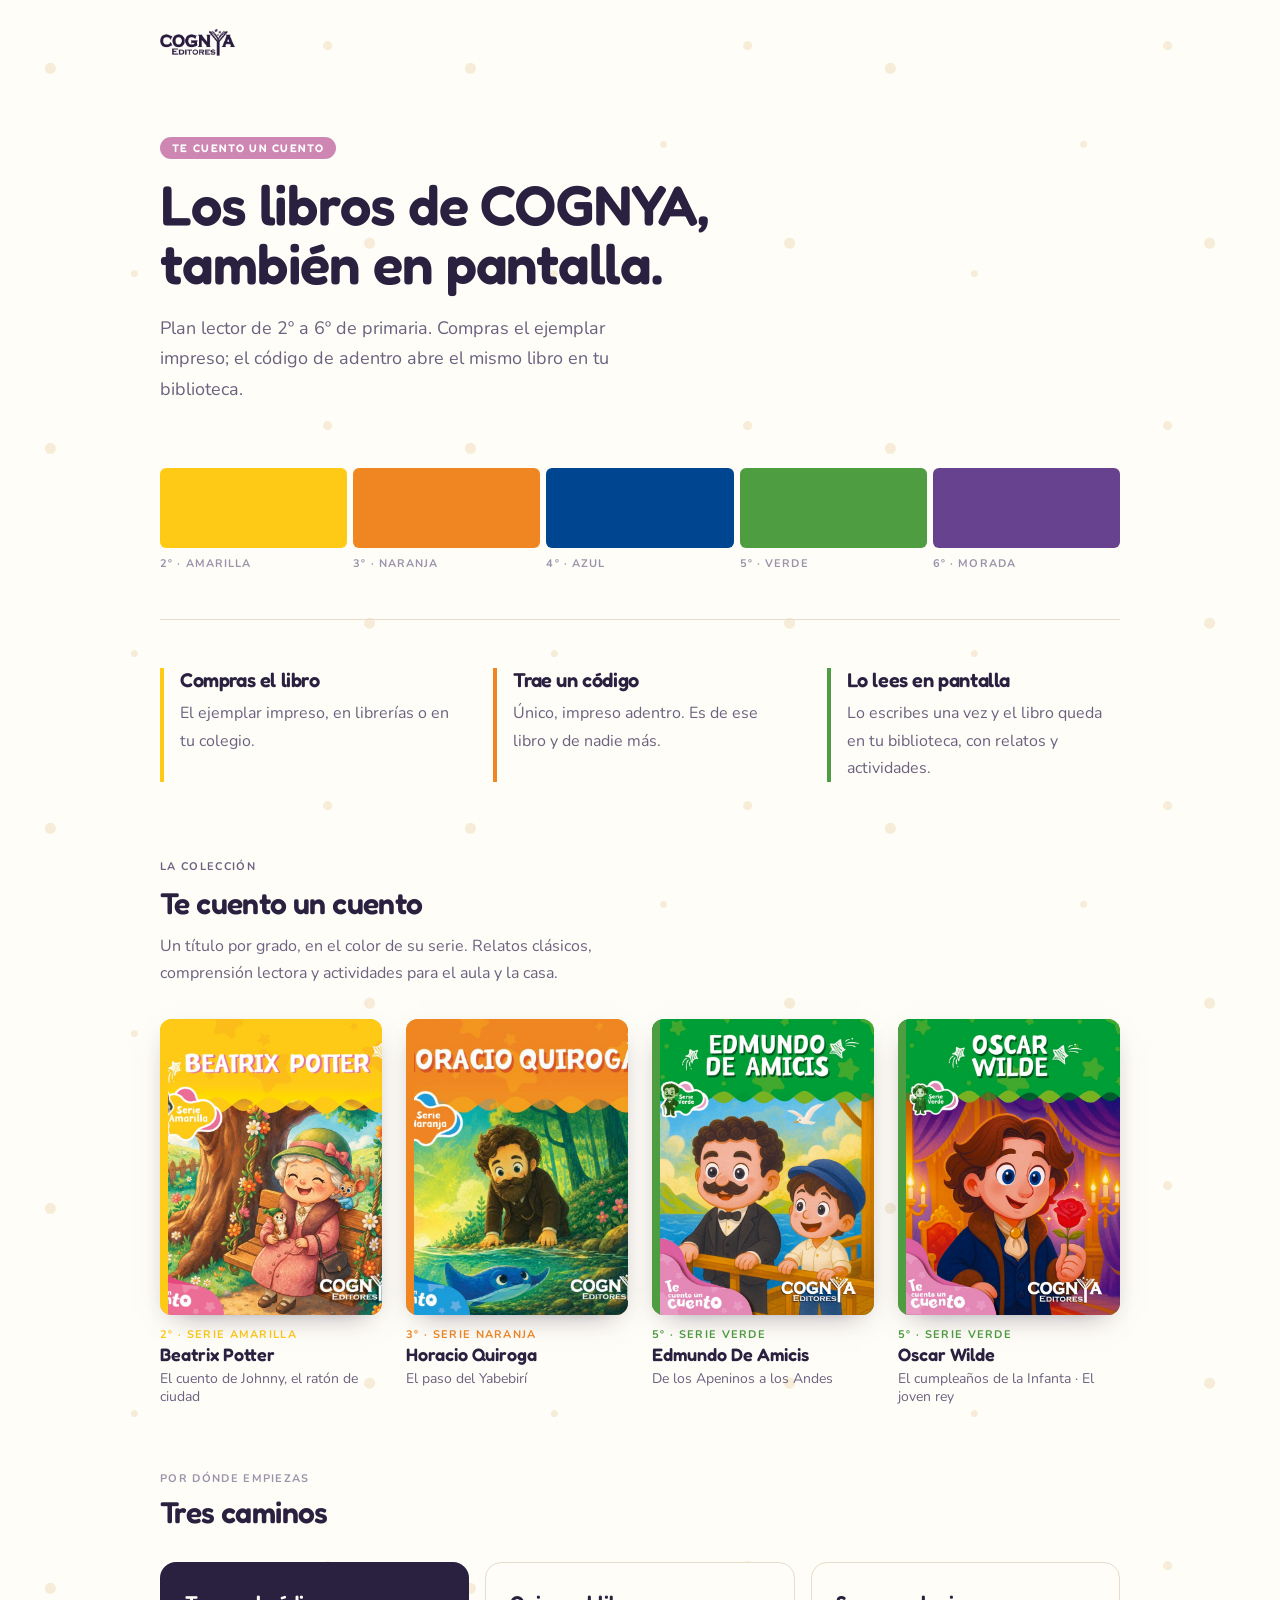
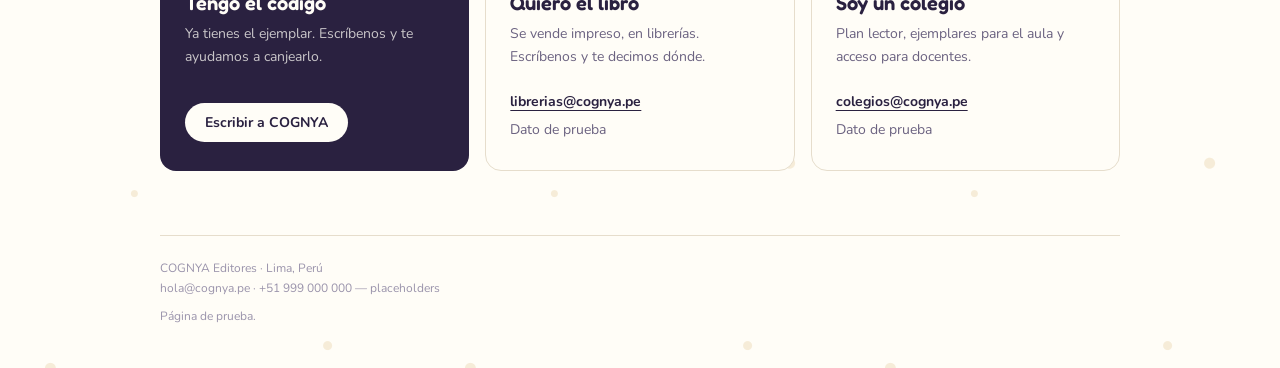
==== index.html @ f4dbdd07 "Publicar la landing de prueba de COGNYA. Co-authored-by: Cursor <cursoragent@cursor.com>" ====
<!DOCTYPE html>
<html lang="es">
  <head>
    <meta charset="utf-8" />
    <meta name="viewport" content="width=device-width, initial-scale=1" />
    <title>COGNYA Editores</title>
    <meta
      name="description"
      content="Los libros impresos de la colección Te cuento un cuento, también en pantalla."
    />
    <link rel="preconnect" href="https://fonts.googleapis.com" />
    <link rel="preconnect" href="https://fonts.gstatic.com" crossorigin />
    <link
      href="https://fonts.googleapis.com/css2?family=Fredoka:wght@400;500;600;700&family=Nunito:wght@400;600;700&display=swap"
      rel="stylesheet"
    />
    <style>
      :root {
        --paper: #fffdf7;
        --paper-3: #f6ecd8;
        --ink: #2a2140;
        --ink-soft: #6b6280;
        --ink-faint: #9a93ab;
        --rule: #e6ddcc;
        --rosa: #ce87b3;
        --amarilla: #feca16;
        --naranja: #f08622;
        --azul: #004590;
        --verde: #4e9d41;
        --morada: #67428f;
        --display: "Fredoka", ui-rounded, "Trebuchet MS", sans-serif;
        --body: "Nunito", ui-sans-serif, system-ui, sans-serif;
      }

      * {
        box-sizing: border-box;
      }

      html {
        -webkit-text-size-adjust: 100%;
      }

      body {
        margin: 0;
        background: var(--paper);
        color: var(--ink);
        font-family: var(--body);
        -webkit-font-smoothing: antialiased;
      }

      :focus-visible {
        outline: 2px solid var(--rosa);
        outline-offset: 3px;
      }

      a {
        color: inherit;
      }

      .estrellas {
        min-height: 100dvh;
        background-color: var(--paper);
        background-image:
          radial-gradient(circle at 12% 18%, var(--paper-3) 0 5px, transparent 6px),
          radial-gradient(circle at 78% 12%, var(--paper-3) 0 4px, transparent 5px),
          radial-gradient(circle at 32% 72%, var(--paper-3) 0 3px, transparent 4px),
          radial-gradient(circle at 88% 64%, var(--paper-3) 0 5px, transparent 6px),
          radial-gradient(circle at 58% 38%, var(--paper-3) 0 3px, transparent 4px);
        background-size: 420px 380px;
      }

      .wrap {
        max-width: 64rem;
        margin: 0 auto;
        padding: 1.75rem 1.25rem;
        display: flex;
        flex-direction: column;
        min-height: 100dvh;
      }

      @media (min-width: 768px) {
        .wrap {
          padding: 1.75rem 2rem;
        }
      }

      header {
        display: flex;
        align-items: center;
        justify-content: space-between;
        gap: 1rem;
      }

      .marca img {
        height: 1.75rem;
        width: auto;
        display: block;
      }

      .cinta {
        display: inline-block;
        border-radius: 999px;
        background: var(--rosa);
        color: #fff;
        padding: 0.25rem 0.75rem;
        font-family: var(--display);
        font-size: 0.6875rem;
        font-weight: 600;
        letter-spacing: 0.12em;
        text-transform: uppercase;
      }

      h1 {
        margin: 1rem 0 0;
        max-width: 36rem;
        font-family: var(--display);
        font-size: clamp(2.25rem, 5.5vw, 3.5rem);
        font-weight: 600;
        line-height: 1.05;
        letter-spacing: -0.02em;
      }

      .lead {
        margin: 1.25rem 0 0;
        max-width: 32rem;
        font-size: 1.125rem;
        line-height: 1.7;
        color: var(--ink-soft);
      }

      .hero {
        padding: 3.5rem 0 3rem;
      }

      @media (min-width: 768px) {
        .hero {
          padding: 5rem 0 4rem;
        }
      }

      .series {
        display: flex;
        gap: 0.375rem;
      }

      .series > div {
        flex: 1;
        min-width: 0;
      }

      .banda {
        height: 3.5rem;
        border-radius: 0.375rem;
      }

      @media (min-width: 768px) {
        .banda {
          height: 5rem;
        }
      }

      .label {
        margin: 0.5rem 0 0;
        font-size: 0.6875rem;
        font-weight: 700;
        letter-spacing: 0.1em;
        text-transform: uppercase;
        color: var(--ink-faint);
      }

      .eyebrow {
        margin: 0;
        font-size: 0.6875rem;
        font-weight: 700;
        letter-spacing: 0.12em;
        text-transform: uppercase;
        color: var(--ink-faint);
      }

      .pasos {
        display: grid;
        gap: 2rem;
        border-top: 1px solid var(--rule);
        margin-top: 3rem;
        padding-top: 3rem;
      }

      @media (min-width: 768px) {
        .pasos {
          grid-template-columns: repeat(3, 1fr);
          gap: 2.5rem;
        }
      }

      .paso {
        border-left: 4px solid;
        padding-left: 1rem;
      }

      .paso h2,
      .bloque h2,
      .caminos h2 {
        margin: 0;
        font-family: var(--display);
        font-weight: 600;
        letter-spacing: -0.02em;
      }

      .paso h2 {
        font-size: 1.25rem;
      }

      .paso p {
        margin: 0.5rem 0 0;
        line-height: 1.7;
        color: var(--ink-soft);
      }

      .bloque,
      .caminos {
        margin-top: 4rem;
      }

      .bloque h2,
      .caminos h2 {
        margin-top: 0.5rem;
        font-size: 1.875rem;
      }

      .bloque > p {
        margin: 0.75rem 0 0;
        max-width: 32rem;
        line-height: 1.7;
        color: var(--ink-soft);
      }

      .libros {
        list-style: none;
        margin: 2rem 0 0;
        padding: 0;
        display: grid;
        grid-template-columns: 1fr 1fr;
        gap: 1.25rem;
      }

      @media (min-width: 768px) {
        .libros {
          grid-template-columns: repeat(4, 1fr);
          gap: 1.5rem;
        }
      }

      .portada {
        position: relative;
        aspect-ratio: 3 / 4;
        overflow: hidden;
        border-radius: 0.75rem;
        box-shadow: 0 10px 28px -14px rgba(42, 33, 64, 0.55);
      }

      .portada img {
        width: 100%;
        height: 100%;
        object-fit: cover;
        display: block;
      }

      .lomo {
        position: absolute;
        inset: 0 auto 0 0;
        width: 0.5rem;
      }

      .meta {
        margin: 0.75rem 0 0;
        font-size: 0.6875rem;
        font-weight: 700;
        letter-spacing: 0.12em;
        text-transform: uppercase;
      }

      .titulo {
        margin: 0.125rem 0 0;
        font-family: var(--display);
        font-size: 1.125rem;
        font-weight: 600;
        line-height: 1.2;
      }

      .relato {
        margin: 0.25rem 0 0;
        font-size: 0.875rem;
        line-height: 1.35;
        color: var(--ink-soft);
      }

      .tarjetas {
        list-style: none;
        margin: 2rem 0 0;
        padding: 0;
        display: grid;
        gap: 1rem;
      }

      @media (min-width: 768px) {
        .tarjetas {
          grid-template-columns: repeat(3, 1fr);
        }
      }

      .tarjeta {
        display: flex;
        flex-direction: column;
        border-radius: 1rem;
        padding: 1.75rem 1.5rem;
        border: 1px solid var(--rule);
        background: var(--paper);
      }

      .tarjeta.principal {
        background: var(--ink);
        color: var(--paper);
        border-color: transparent;
      }

      .tarjeta h3 {
        margin: 0;
        font-family: var(--display);
        font-size: 1.25rem;
        font-weight: 600;
      }

      .tarjeta p {
        margin: 0.5rem 0 0;
        font-size: 0.875rem;
        line-height: 1.6;
        flex: 1;
      }

      .tarjeta.principal p {
        color: rgba(255, 253, 247, 0.75);
      }

      .tarjeta:not(.principal) p {
        color: var(--ink-soft);
      }

      .boton {
        display: inline-block;
        align-self: flex-start;
        margin-top: 1.5rem;
        border-radius: 999px;
        background: var(--paper);
        color: var(--ink);
        padding: 0.625rem 1.25rem;
        font-size: 0.875rem;
        font-weight: 700;
        text-decoration: none;
      }

      .boton:hover {
        opacity: 0.9;
      }

      .correo {
        display: inline-block;
        margin-top: 1.5rem;
        font-size: 0.875rem;
        font-weight: 700;
        text-underline-offset: 4px;
      }

      .correo:hover {
        text-decoration: underline;
      }

      .dato {
        margin: 0.25rem 0 0;
        font-size: 0.6875rem;
        color: var(--ink-faint);
      }

      footer {
        margin-top: 4rem;
        border-top: 1px solid var(--rule);
        padding: 1.5rem 0 1rem;
        font-size: 0.75rem;
        color: var(--ink-faint);
      }

      footer p {
        margin: 0;
      }

      footer p + p {
        margin-top: 0.25rem;
      }

      footer .nota {
        margin-top: 0.75rem;
      }
    </style>
  </head>
  <body>
    <main class="estrellas">
      <div class="wrap">
        <header>
          <a class="marca" href="./">
            <img src="./marca/cognya.png" alt="COGNYA Editores" width="1755" height="655" />
          </a>
        </header>

        <section class="hero">
          <span class="cinta">Te cuento un cuento</span>
          <h1>Los libros de COGNYA,<br />también en pantalla.</h1>
          <p class="lead">
            Plan lector de 2º a 6º de primaria. Compras el ejemplar impreso; el código
            de adentro abre el mismo libro en tu biblioteca.
          </p>
        </section>

        <div class="series" aria-label="Series de la colección">
          <div>
            <div class="banda" style="background: var(--amarilla)"></div>
            <p class="label">2º · Amarilla</p>
          </div>
          <div>
            <div class="banda" style="background: var(--naranja)"></div>
            <p class="label">3º · Naranja</p>
          </div>
          <div>
            <div class="banda" style="background: var(--azul)"></div>
            <p class="label">4º · Azul</p>
          </div>
          <div>
            <div class="banda" style="background: var(--verde)"></div>
            <p class="label">5º · Verde</p>
          </div>
          <div>
            <div class="banda" style="background: var(--morada)"></div>
            <p class="label">6º · Morada</p>
          </div>
        </div>

        <section class="pasos">
          <div class="paso" style="border-color: var(--amarilla)">
            <h2>Compras el libro</h2>
            <p>El ejemplar impreso, en librerías o en tu colegio.</p>
          </div>
          <div class="paso" style="border-color: var(--naranja)">
            <h2>Trae un código</h2>
            <p>Único, impreso adentro. Es de ese libro y de nadie más.</p>
          </div>
          <div class="paso" style="border-color: var(--verde)">
            <h2>Lo lees en pantalla</h2>
            <p>
              Lo escribes una vez y el libro queda en tu biblioteca, con relatos y
              actividades.
            </p>
          </div>
        </section>

        <section class="bloque">
          <p class="eyebrow">La colección</p>
          <h2>Te cuento un cuento</h2>
          <p>
            Un título por grado, en el color de su serie. Relatos clásicos, comprensión
            lectora y actividades para el aula y la casa.
          </p>

          <ul class="libros">
            <li>
              <div class="portada" style="background: var(--amarilla)">
                <img src="./portadas/potter.jpg" alt="Portada de Beatrix Potter" />
                <span class="lomo" style="background: var(--amarilla)"></span>
              </div>
              <p class="meta" style="color: var(--amarilla)">2º · Serie Amarilla</p>
              <p class="titulo">Beatrix Potter</p>
              <p class="relato">El cuento de Johnny, el ratón de ciudad</p>
            </li>
            <li>
              <div class="portada" style="background: var(--naranja)">
                <img src="./portadas/quiroga.jpg" alt="Portada de Horacio Quiroga" />
                <span class="lomo" style="background: var(--naranja)"></span>
              </div>
              <p class="meta" style="color: var(--naranja)">3º · Serie Naranja</p>
              <p class="titulo">Horacio Quiroga</p>
              <p class="relato">El paso del Yabebirí</p>
            </li>
            <li>
              <div class="portada" style="background: var(--verde)">
                <img src="./portadas/de-amicis.jpg" alt="Portada de Edmundo De Amicis" />
                <span class="lomo" style="background: var(--verde)"></span>
              </div>
              <p class="meta" style="color: var(--verde)">5º · Serie Verde</p>
              <p class="titulo">Edmundo De Amicis</p>
              <p class="relato">De los Apeninos a los Andes</p>
            </li>
            <li>
              <div class="portada" style="background: var(--verde)">
                <img src="./portadas/wilde.jpg" alt="Portada de Oscar Wilde" />
                <span class="lomo" style="background: var(--verde)"></span>
              </div>
              <p class="meta" style="color: var(--verde)">5º · Serie Verde</p>
              <p class="titulo">Oscar Wilde</p>
              <p class="relato">El cumpleaños de la Infanta · El joven rey</p>
            </li>
          </ul>
        </section>

        <section class="caminos">
          <p class="eyebrow">Por dónde empiezas</p>
          <h2>Tres caminos</h2>
          <ul class="tarjetas">
            <li class="tarjeta principal">
              <h3>Tengo el código</h3>
              <p>Ya tienes el ejemplar. Escríbenos y te ayudamos a canjearlo.</p>
              <a class="boton" href="mailto:hola@cognya.pe?subject=Tengo%20un%20c%C3%B3digo">
                Escribir a COGNYA
              </a>
            </li>
            <li class="tarjeta">
              <h3>Quiero el libro</h3>
              <p>Se vende impreso, en librerías. Escríbenos y te decimos dónde.</p>
              <a class="correo" href="mailto:librerias@cognya.pe">librerias@cognya.pe</a>
              <p class="dato">Dato de prueba</p>
            </li>
            <li class="tarjeta">
              <h3>Soy un colegio</h3>
              <p>Plan lector, ejemplares para el aula y acceso para docentes.</p>
              <a class="correo" href="mailto:colegios@cognya.pe">colegios@cognya.pe</a>
              <p class="dato">Dato de prueba</p>
            </li>
          </ul>
        </section>

        <footer>
          <p>COGNYA Editores · Lima, Perú</p>
          <p>hola@cognya.pe · +51 999 000 000 — placeholders</p>
          <p class="nota">Página de prueba.</p>
        </footer>
      </div>
    </main>
  </body>
</html>
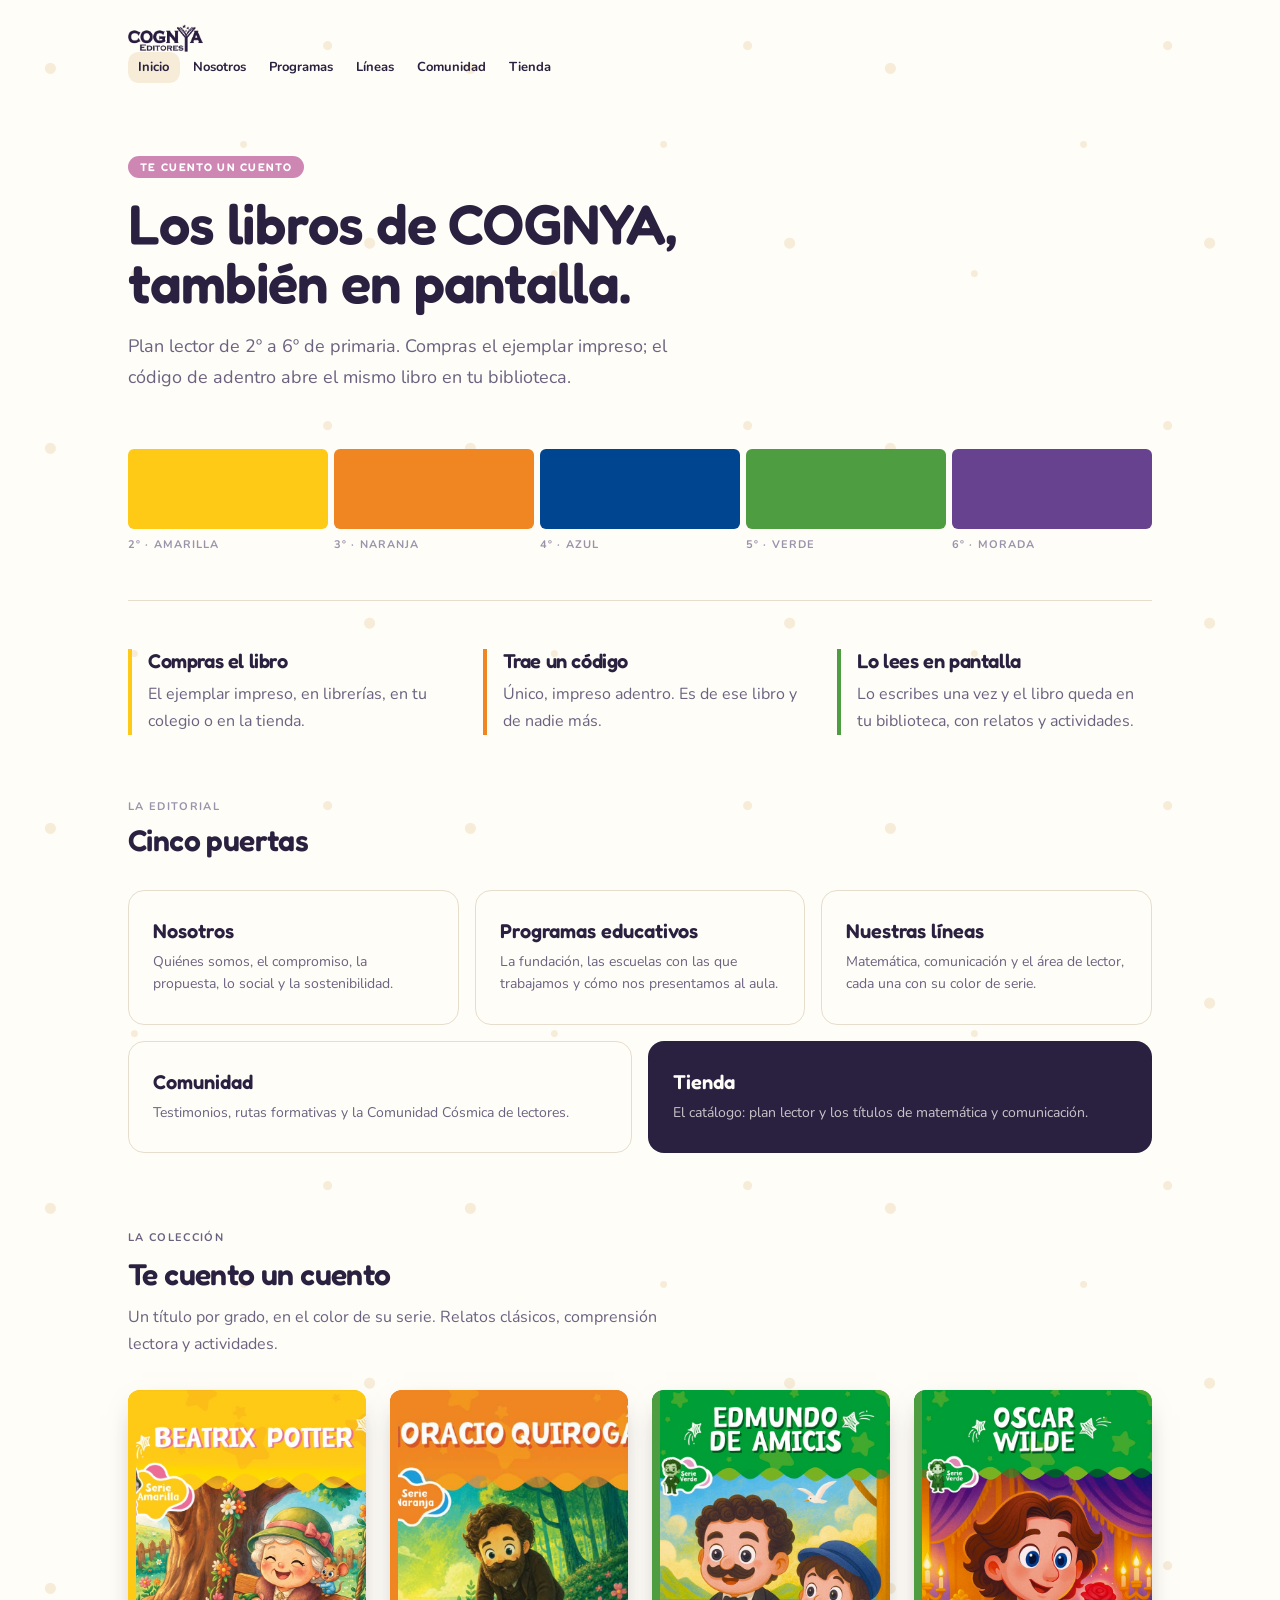
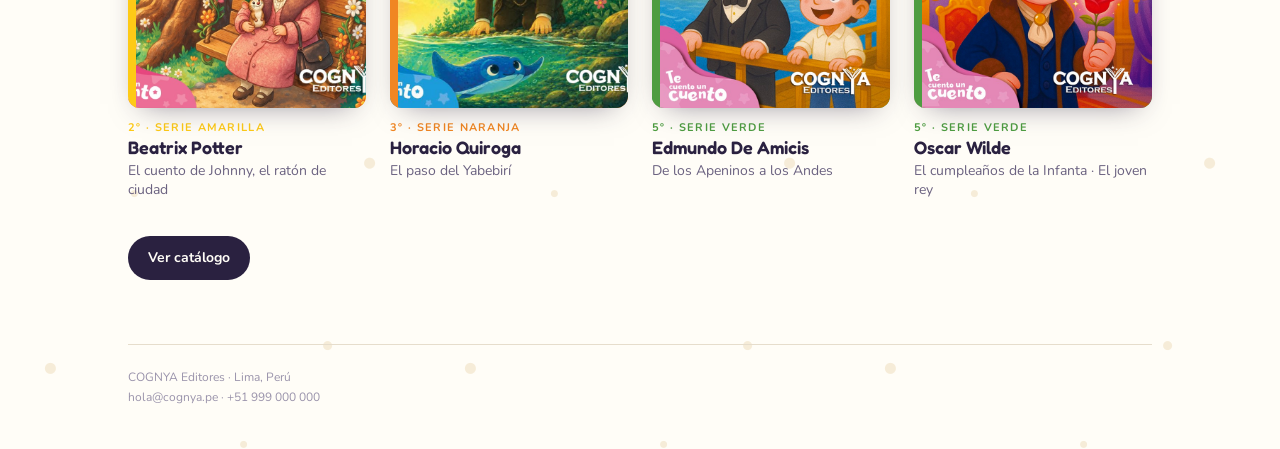
==== commit fd816efd: "Add editorial sections with working navigation and a filterable catalog. The landing now has Nosotro" ====
--- a/index.html
+++ b/index.html
@@ -6,7 +6,7 @@
     <title>COGNYA Editores</title>
     <meta
       name="description"
-      content="Los libros impresos de la colección Te cuento un cuento, también en pantalla."
+      content="Editorial peruana de plan lector, matemática y comunicación. Libros impresos que también se leen en pantalla."
     />
     <link rel="preconnect" href="https://fonts.googleapis.com" />
     <link rel="preconnect" href="https://fonts.gstatic.com" crossorigin />
@@ -14,401 +14,29 @@
       href="https://fonts.googleapis.com/css2?family=Fredoka:wght@400;500;600;700&family=Nunito:wght@400;600;700&display=swap"
       rel="stylesheet"
     />
-    <style>
-      :root {
-        --paper: #fffdf7;
-        --paper-3: #f6ecd8;
-        --ink: #2a2140;
-        --ink-soft: #6b6280;
-        --ink-faint: #9a93ab;
-        --rule: #e6ddcc;
-        --rosa: #ce87b3;
-        --amarilla: #feca16;
-        --naranja: #f08622;
-        --azul: #004590;
-        --verde: #4e9d41;
-        --morada: #67428f;
-        --display: "Fredoka", ui-rounded, "Trebuchet MS", sans-serif;
-        --body: "Nunito", ui-sans-serif, system-ui, sans-serif;
-      }
-
-      * {
-        box-sizing: border-box;
-      }
-
-      html {
-        -webkit-text-size-adjust: 100%;
-      }
-
-      body {
-        margin: 0;
-        background: var(--paper);
-        color: var(--ink);
-        font-family: var(--body);
-        -webkit-font-smoothing: antialiased;
-      }
-
-      :focus-visible {
-        outline: 2px solid var(--rosa);
-        outline-offset: 3px;
-      }
-
-      a {
-        color: inherit;
-      }
-
-      .estrellas {
-        min-height: 100dvh;
-        background-color: var(--paper);
-        background-image:
-          radial-gradient(circle at 12% 18%, var(--paper-3) 0 5px, transparent 6px),
-          radial-gradient(circle at 78% 12%, var(--paper-3) 0 4px, transparent 5px),
-          radial-gradient(circle at 32% 72%, var(--paper-3) 0 3px, transparent 4px),
-          radial-gradient(circle at 88% 64%, var(--paper-3) 0 5px, transparent 6px),
-          radial-gradient(circle at 58% 38%, var(--paper-3) 0 3px, transparent 4px);
-        background-size: 420px 380px;
-      }
-
-      .wrap {
-        max-width: 64rem;
-        margin: 0 auto;
-        padding: 1.75rem 1.25rem;
-        display: flex;
-        flex-direction: column;
-        min-height: 100dvh;
-      }
-
-      @media (min-width: 768px) {
-        .wrap {
-          padding: 1.75rem 2rem;
-        }
-      }
-
-      header {
-        display: flex;
-        align-items: center;
-        justify-content: space-between;
-        gap: 1rem;
-      }
-
-      .marca img {
-        height: 1.75rem;
-        width: auto;
-        display: block;
-      }
-
-      .cinta {
-        display: inline-block;
-        border-radius: 999px;
-        background: var(--rosa);
-        color: #fff;
-        padding: 0.25rem 0.75rem;
-        font-family: var(--display);
-        font-size: 0.6875rem;
-        font-weight: 600;
-        letter-spacing: 0.12em;
-        text-transform: uppercase;
-      }
-
-      h1 {
-        margin: 1rem 0 0;
-        max-width: 36rem;
-        font-family: var(--display);
-        font-size: clamp(2.25rem, 5.5vw, 3.5rem);
-        font-weight: 600;
-        line-height: 1.05;
-        letter-spacing: -0.02em;
-      }
-
-      .lead {
-        margin: 1.25rem 0 0;
-        max-width: 32rem;
-        font-size: 1.125rem;
-        line-height: 1.7;
-        color: var(--ink-soft);
-      }
-
-      .hero {
-        padding: 3.5rem 0 3rem;
-      }
-
-      @media (min-width: 768px) {
-        .hero {
-          padding: 5rem 0 4rem;
-        }
-      }
-
-      .series {
-        display: flex;
-        gap: 0.375rem;
-      }
-
-      .series > div {
-        flex: 1;
-        min-width: 0;
-      }
-
-      .banda {
-        height: 3.5rem;
-        border-radius: 0.375rem;
-      }
-
-      @media (min-width: 768px) {
-        .banda {
-          height: 5rem;
-        }
-      }
-
-      .label {
-        margin: 0.5rem 0 0;
-        font-size: 0.6875rem;
-        font-weight: 700;
-        letter-spacing: 0.1em;
-        text-transform: uppercase;
-        color: var(--ink-faint);
-      }
-
-      .eyebrow {
-        margin: 0;
-        font-size: 0.6875rem;
-        font-weight: 700;
-        letter-spacing: 0.12em;
-        text-transform: uppercase;
-        color: var(--ink-faint);
-      }
-
-      .pasos {
-        display: grid;
-        gap: 2rem;
-        border-top: 1px solid var(--rule);
-        margin-top: 3rem;
-        padding-top: 3rem;
-      }
-
-      @media (min-width: 768px) {
-        .pasos {
-          grid-template-columns: repeat(3, 1fr);
-          gap: 2.5rem;
-        }
-      }
-
-      .paso {
-        border-left: 4px solid;
-        padding-left: 1rem;
-      }
-
-      .paso h2,
-      .bloque h2,
-      .caminos h2 {
-        margin: 0;
-        font-family: var(--display);
-        font-weight: 600;
-        letter-spacing: -0.02em;
-      }
-
-      .paso h2 {
-        font-size: 1.25rem;
-      }
-
-      .paso p {
-        margin: 0.5rem 0 0;
-        line-height: 1.7;
-        color: var(--ink-soft);
-      }
-
-      .bloque,
-      .caminos {
-        margin-top: 4rem;
-      }
-
-      .bloque h2,
-      .caminos h2 {
-        margin-top: 0.5rem;
-        font-size: 1.875rem;
-      }
-
-      .bloque > p {
-        margin: 0.75rem 0 0;
-        max-width: 32rem;
-        line-height: 1.7;
-        color: var(--ink-soft);
-      }
-
-      .libros {
-        list-style: none;
-        margin: 2rem 0 0;
-        padding: 0;
-        display: grid;
-        grid-template-columns: 1fr 1fr;
-        gap: 1.25rem;
-      }
-
-      @media (min-width: 768px) {
-        .libros {
-          grid-template-columns: repeat(4, 1fr);
-          gap: 1.5rem;
-        }
-      }
-
-      .portada {
-        position: relative;
-        aspect-ratio: 3 / 4;
-        overflow: hidden;
-        border-radius: 0.75rem;
-        box-shadow: 0 10px 28px -14px rgba(42, 33, 64, 0.55);
-      }
-
-      .portada img {
-        width: 100%;
-        height: 100%;
-        object-fit: cover;
-        display: block;
-      }
-
-      .lomo {
-        position: absolute;
-        inset: 0 auto 0 0;
-        width: 0.5rem;
-      }
-
-      .meta {
-        margin: 0.75rem 0 0;
-        font-size: 0.6875rem;
-        font-weight: 700;
-        letter-spacing: 0.12em;
-        text-transform: uppercase;
-      }
-
-      .titulo {
-        margin: 0.125rem 0 0;
-        font-family: var(--display);
-        font-size: 1.125rem;
-        font-weight: 600;
-        line-height: 1.2;
-      }
-
-      .relato {
-        margin: 0.25rem 0 0;
-        font-size: 0.875rem;
-        line-height: 1.35;
-        color: var(--ink-soft);
-      }
-
-      .tarjetas {
-        list-style: none;
-        margin: 2rem 0 0;
-        padding: 0;
-        display: grid;
-        gap: 1rem;
-      }
-
-      @media (min-width: 768px) {
-        .tarjetas {
-          grid-template-columns: repeat(3, 1fr);
-        }
-      }
-
-      .tarjeta {
-        display: flex;
-        flex-direction: column;
-        border-radius: 1rem;
-        padding: 1.75rem 1.5rem;
-        border: 1px solid var(--rule);
-        background: var(--paper);
-      }
-
-      .tarjeta.principal {
-        background: var(--ink);
-        color: var(--paper);
-        border-color: transparent;
-      }
-
-      .tarjeta h3 {
-        margin: 0;
-        font-family: var(--display);
-        font-size: 1.25rem;
-        font-weight: 600;
-      }
-
-      .tarjeta p {
-        margin: 0.5rem 0 0;
-        font-size: 0.875rem;
-        line-height: 1.6;
-        flex: 1;
-      }
-
-      .tarjeta.principal p {
-        color: rgba(255, 253, 247, 0.75);
-      }
-
-      .tarjeta:not(.principal) p {
-        color: var(--ink-soft);
-      }
-
-      .boton {
-        display: inline-block;
-        align-self: flex-start;
-        margin-top: 1.5rem;
-        border-radius: 999px;
-        background: var(--paper);
-        color: var(--ink);
-        padding: 0.625rem 1.25rem;
-        font-size: 0.875rem;
-        font-weight: 700;
-        text-decoration: none;
-      }
-
-      .boton:hover {
-        opacity: 0.9;
-      }
-
-      .correo {
-        display: inline-block;
-        margin-top: 1.5rem;
-        font-size: 0.875rem;
-        font-weight: 700;
-        text-underline-offset: 4px;
-      }
-
-      .correo:hover {
-        text-decoration: underline;
-      }
-
-      .dato {
-        margin: 0.25rem 0 0;
-        font-size: 0.6875rem;
-        color: var(--ink-faint);
-      }
-
-      footer {
-        margin-top: 4rem;
-        border-top: 1px solid var(--rule);
-        padding: 1.5rem 0 1rem;
-        font-size: 0.75rem;
-        color: var(--ink-faint);
-      }
-
-      footer p {
-        margin: 0;
-      }
-
-      footer p + p {
-        margin-top: 0.25rem;
-      }
-
-      footer .nota {
-        margin-top: 0.75rem;
-      }
-    </style>
+    <link rel="stylesheet" href="./styles.css" />
   </head>
   <body>
     <main class="estrellas">
       <div class="wrap">
-        <header>
+        <header class="top">
           <a class="marca" href="./">
             <img src="./marca/cognya.png" alt="COGNYA Editores" width="1755" height="655" />
           </a>
+          <button class="nav-toggle" type="button" data-nav-toggle aria-expanded="false" aria-controls="menu">
+            Menú
+          </button>
         </header>
+        <nav>
+          <ul class="nav-list" id="menu" data-nav>
+            <li><a href="./" aria-current="page">Inicio</a></li>
+            <li><a href="./nosotros.html">Nosotros</a></li>
+            <li><a href="./programas.html">Programas</a></li>
+            <li><a href="./lineas.html">Líneas</a></li>
+            <li><a href="./comunidad.html">Comunidad</a></li>
+            <li><a href="./tienda.html">Tienda</a></li>
+          </ul>
+        </nav>
 
         <section class="hero">
           <span class="cinta">Te cuento un cuento</span>
@@ -445,7 +73,7 @@
         <section class="pasos">
           <div class="paso" style="border-color: var(--amarilla)">
             <h2>Compras el libro</h2>
-            <p>El ejemplar impreso, en librerías o en tu colegio.</p>
+            <p>El ejemplar impreso, en librerías, en tu colegio o en la tienda.</p>
           </div>
           <div class="paso" style="border-color: var(--naranja)">
             <h2>Trae un código</h2>
@@ -453,21 +81,51 @@
           </div>
           <div class="paso" style="border-color: var(--verde)">
             <h2>Lo lees en pantalla</h2>
-            <p>
-              Lo escribes una vez y el libro queda en tu biblioteca, con relatos y
-              actividades.
-            </p>
+            <p>Lo escribes una vez y el libro queda en tu biblioteca, con relatos y actividades.</p>
           </div>
+        </section>
+
+        <section class="caminos">
+          <p class="eyebrow">La editorial</p>
+          <h2>Cinco puertas</h2>
+          <ul class="tarjetas cinco">
+            <li>
+              <a class="tarjeta" href="./nosotros.html">
+                <h3>Nosotros</h3>
+                <p>Quiénes somos, el compromiso, la propuesta, lo social y la sostenibilidad.</p>
+              </a>
+            </li>
+            <li>
+              <a class="tarjeta" href="./programas.html">
+                <h3>Programas educativos</h3>
+                <p>La fundación, las escuelas con las que trabajamos y cómo nos presentamos al aula.</p>
+              </a>
+            </li>
+            <li>
+              <a class="tarjeta" href="./lineas.html">
+                <h3>Nuestras líneas</h3>
+                <p>Matemática, comunicación y el área de lector, cada una con su color de serie.</p>
+              </a>
+            </li>
+            <li>
+              <a class="tarjeta" href="./comunidad.html">
+                <h3>Comunidad</h3>
+                <p>Testimonios, rutas formativas y la Comunidad Cósmica de lectores.</p>
+              </a>
+            </li>
+            <li>
+              <a class="tarjeta principal" href="./tienda.html">
+                <h3>Tienda</h3>
+                <p>El catálogo: plan lector y los títulos de matemática y comunicación.</p>
+              </a>
+            </li>
+          </ul>
         </section>
 
         <section class="bloque">
           <p class="eyebrow">La colección</p>
           <h2>Te cuento un cuento</h2>
-          <p>
-            Un título por grado, en el color de su serie. Relatos clásicos, comprensión
-            lectora y actividades para el aula y la casa.
-          </p>
-
+          <p>Un título por grado, en el color de su serie. Relatos clásicos, comprensión lectora y actividades.</p>
           <ul class="libros">
             <li>
               <div class="portada" style="background: var(--amarilla)">
@@ -506,40 +164,15 @@
               <p class="relato">El cumpleaños de la Infanta · El joven rey</p>
             </li>
           </ul>
-        </section>
-
-        <section class="caminos">
-          <p class="eyebrow">Por dónde empiezas</p>
-          <h2>Tres caminos</h2>
-          <ul class="tarjetas">
-            <li class="tarjeta principal">
-              <h3>Tengo el código</h3>
-              <p>Ya tienes el ejemplar. Escríbenos y te ayudamos a canjearlo.</p>
-              <a class="boton" href="mailto:hola@cognya.pe?subject=Tengo%20un%20c%C3%B3digo">
-                Escribir a COGNYA
-              </a>
-            </li>
-            <li class="tarjeta">
-              <h3>Quiero el libro</h3>
-              <p>Se vende impreso, en librerías. Escríbenos y te decimos dónde.</p>
-              <a class="correo" href="mailto:librerias@cognya.pe">librerias@cognya.pe</a>
-              <p class="dato">Dato de prueba</p>
-            </li>
-            <li class="tarjeta">
-              <h3>Soy un colegio</h3>
-              <p>Plan lector, ejemplares para el aula y acceso para docentes.</p>
-              <a class="correo" href="mailto:colegios@cognya.pe">colegios@cognya.pe</a>
-              <p class="dato">Dato de prueba</p>
-            </li>
-          </ul>
+          <p><a class="boton tinta" href="./tienda.html">Ver catálogo</a></p>
         </section>
 
         <footer>
           <p>COGNYA Editores · Lima, Perú</p>
-          <p>hola@cognya.pe · +51 999 000 000 — placeholders</p>
-          <p class="nota">Página de prueba.</p>
+          <p>hola@cognya.pe · +51 999 000 000</p>
         </footer>
       </div>
     </main>
+    <script src="./site.js"></script>
   </body>
 </html>
--- a/styles.css
+++ b/styles.css
@@ -0,0 +1,725 @@
+:root {
+  --paper: #fffdf7;
+  --paper-3: #f6ecd8;
+  --ink: #2a2140;
+  --ink-soft: #6b6280;
+  --ink-faint: #9a93ab;
+  --rule: #e6ddcc;
+  --rosa: #ce87b3;
+  --amarilla: #feca16;
+  --naranja: #f08622;
+  --azul: #004590;
+  --verde: #4e9d41;
+  --morada: #67428f;
+  --display: "Fredoka", ui-rounded, "Trebuchet MS", sans-serif;
+  --body: "Nunito", ui-sans-serif, system-ui, sans-serif;
+}
+
+* {
+  box-sizing: border-box;
+}
+
+html {
+  -webkit-text-size-adjust: 100%;
+  scroll-behavior: smooth;
+}
+
+body {
+  margin: 0;
+  background: var(--paper);
+  color: var(--ink);
+  font-family: var(--body);
+  -webkit-font-smoothing: antialiased;
+}
+
+:focus-visible {
+  outline: 2px solid var(--rosa);
+  outline-offset: 3px;
+}
+
+a {
+  color: inherit;
+}
+
+.estrellas {
+  min-height: 100dvh;
+  background-color: var(--paper);
+  background-image:
+    radial-gradient(circle at 12% 18%, var(--paper-3) 0 5px, transparent 6px),
+    radial-gradient(circle at 78% 12%, var(--paper-3) 0 4px, transparent 5px),
+    radial-gradient(circle at 32% 72%, var(--paper-3) 0 3px, transparent 4px),
+    radial-gradient(circle at 88% 64%, var(--paper-3) 0 5px, transparent 6px),
+    radial-gradient(circle at 58% 38%, var(--paper-3) 0 3px, transparent 4px);
+  background-size: 420px 380px;
+}
+
+.wrap {
+  max-width: 68rem;
+  margin: 0 auto;
+  padding: 1.25rem 1.25rem 1.75rem;
+  display: flex;
+  flex-direction: column;
+  min-height: 100dvh;
+}
+
+@media (min-width: 768px) {
+  .wrap {
+    padding: 1.5rem 2rem 1.75rem;
+  }
+}
+
+.top {
+  display: flex;
+  align-items: center;
+  justify-content: space-between;
+  gap: 1rem;
+}
+
+.marca img {
+  height: 1.75rem;
+  width: auto;
+  display: block;
+}
+
+.nav-toggle {
+  display: inline-flex;
+  align-items: center;
+  justify-content: center;
+  border: 1px solid var(--rule);
+  background: var(--paper);
+  color: var(--ink);
+  border-radius: 999px;
+  padding: 0.4rem 0.85rem;
+  font-family: var(--body);
+  font-size: 0.8125rem;
+  font-weight: 700;
+  cursor: pointer;
+}
+
+.nav-list {
+  display: none;
+  list-style: none;
+  margin: 0.85rem 0 0;
+  padding: 0.75rem;
+  border: 1px solid var(--rule);
+  border-radius: 1rem;
+  background: var(--paper);
+  gap: 0.15rem;
+}
+
+.nav-list.is-open {
+  display: grid;
+}
+
+.nav-list a {
+  display: block;
+  text-decoration: none;
+  padding: 0.55rem 0.7rem;
+  border-radius: 0.65rem;
+  font-size: 0.9375rem;
+  font-weight: 700;
+}
+
+.nav-list a:hover,
+.nav-list a[aria-current="page"] {
+  background: var(--paper-3);
+}
+
+@media (min-width: 900px) {
+  .nav-toggle {
+    display: none;
+  }
+
+  .nav-list {
+    display: flex;
+    margin: 0;
+    padding: 0;
+    border: 0;
+    background: transparent;
+    gap: 0.15rem;
+  }
+
+  .nav-list a {
+    font-size: 0.8125rem;
+    padding: 0.4rem 0.65rem;
+  }
+}
+
+.cinta {
+  display: inline-block;
+  border-radius: 999px;
+  background: var(--rosa);
+  color: #fff;
+  padding: 0.25rem 0.75rem;
+  font-family: var(--display);
+  font-size: 0.6875rem;
+  font-weight: 600;
+  letter-spacing: 0.12em;
+  text-transform: uppercase;
+}
+
+h1 {
+  margin: 1rem 0 0;
+  max-width: 38rem;
+  font-family: var(--display);
+  font-size: clamp(2.25rem, 5.5vw, 3.5rem);
+  font-weight: 600;
+  line-height: 1.05;
+  letter-spacing: -0.02em;
+}
+
+.lead {
+  margin: 1.25rem 0 0;
+  max-width: 34rem;
+  font-size: 1.125rem;
+  line-height: 1.7;
+  color: var(--ink-soft);
+}
+
+.hero {
+  padding: 3rem 0 2.5rem;
+}
+
+@media (min-width: 768px) {
+  .hero {
+    padding: 4.5rem 0 3.5rem;
+  }
+}
+
+.series {
+  display: flex;
+  gap: 0.375rem;
+}
+
+.series > div {
+  flex: 1;
+  min-width: 0;
+}
+
+.banda {
+  height: 3.5rem;
+  border-radius: 0.375rem;
+}
+
+@media (min-width: 768px) {
+  .banda {
+    height: 5rem;
+  }
+}
+
+.label {
+  margin: 0.5rem 0 0;
+  font-size: 0.6875rem;
+  font-weight: 700;
+  letter-spacing: 0.1em;
+  text-transform: uppercase;
+  color: var(--ink-faint);
+}
+
+.eyebrow {
+  margin: 0;
+  font-size: 0.6875rem;
+  font-weight: 700;
+  letter-spacing: 0.12em;
+  text-transform: uppercase;
+  color: var(--ink-faint);
+}
+
+.pasos {
+  display: grid;
+  gap: 2rem;
+  border-top: 1px solid var(--rule);
+  margin-top: 3rem;
+  padding-top: 3rem;
+}
+
+@media (min-width: 768px) {
+  .pasos {
+    grid-template-columns: repeat(3, 1fr);
+    gap: 2.5rem;
+  }
+}
+
+.paso {
+  border-left: 4px solid;
+  padding-left: 1rem;
+}
+
+.paso h2,
+.bloque h2,
+.caminos h2,
+.seccion h2,
+article h2 {
+  margin: 0;
+  font-family: var(--display);
+  font-weight: 600;
+  letter-spacing: -0.02em;
+}
+
+.paso h2 {
+  font-size: 1.25rem;
+}
+
+.paso p {
+  margin: 0.5rem 0 0;
+  line-height: 1.7;
+  color: var(--ink-soft);
+}
+
+.bloque,
+.caminos,
+.seccion {
+  margin-top: 4rem;
+}
+
+.bloque h2,
+.caminos h2,
+.seccion h2,
+article h2 {
+  margin-top: 0.5rem;
+  font-size: 1.875rem;
+}
+
+.bloque > p,
+.seccion > .lead-corto {
+  margin: 0.75rem 0 0;
+  max-width: 36rem;
+  line-height: 1.7;
+  color: var(--ink-soft);
+}
+
+.libros {
+  list-style: none;
+  margin: 2rem 0 0;
+  padding: 0;
+  display: grid;
+  grid-template-columns: 1fr 1fr;
+  gap: 1.25rem;
+}
+
+@media (min-width: 768px) {
+  .libros {
+    grid-template-columns: repeat(4, 1fr);
+    gap: 1.5rem;
+  }
+}
+
+.portada {
+  position: relative;
+  aspect-ratio: 3 / 4;
+  overflow: hidden;
+  border-radius: 0.75rem;
+  box-shadow: 0 10px 28px -14px rgba(42, 33, 64, 0.55);
+}
+
+.portada img {
+  width: 100%;
+  height: 100%;
+  object-fit: cover;
+  display: block;
+}
+
+.portada-dibujo {
+  display: flex;
+  flex-direction: column;
+  justify-content: flex-end;
+  padding: 1rem;
+  color: #fff;
+  min-height: 100%;
+}
+
+.portada-dibujo strong {
+  font-family: var(--display);
+  font-size: 1.15rem;
+  line-height: 1.15;
+}
+
+.portada-dibujo span {
+  margin-top: 0.35rem;
+  font-size: 0.75rem;
+  opacity: 0.9;
+}
+
+.lomo {
+  position: absolute;
+  inset: 0 auto 0 0;
+  width: 0.5rem;
+}
+
+.meta {
+  margin: 0.75rem 0 0;
+  font-size: 0.6875rem;
+  font-weight: 700;
+  letter-spacing: 0.12em;
+  text-transform: uppercase;
+}
+
+.titulo {
+  margin: 0.125rem 0 0;
+  font-family: var(--display);
+  font-size: 1.125rem;
+  font-weight: 600;
+  line-height: 1.2;
+}
+
+.relato {
+  margin: 0.25rem 0 0;
+  font-size: 0.875rem;
+  line-height: 1.35;
+  color: var(--ink-soft);
+}
+
+.tarjetas {
+  list-style: none;
+  margin: 2rem 0 0;
+  padding: 0;
+  display: grid;
+  gap: 1rem;
+}
+
+@media (min-width: 768px) {
+  .tarjetas {
+    grid-template-columns: repeat(3, 1fr);
+  }
+
+  .tarjetas.cinco {
+    grid-template-columns: repeat(6, 1fr);
+  }
+
+  .tarjetas.cinco > li {
+    grid-column: span 2;
+  }
+
+  .tarjetas.cinco > li:nth-child(4),
+  .tarjetas.cinco > li:nth-child(5) {
+    grid-column: span 3;
+  }
+}
+
+.tarjetas.dos {
+  grid-template-columns: 1fr;
+}
+
+@media (min-width: 768px) {
+  .tarjetas.dos {
+    grid-template-columns: 1fr 1fr;
+  }
+}
+
+.tarjeta {
+  display: flex;
+  flex-direction: column;
+  border-radius: 1rem;
+  padding: 1.75rem 1.5rem;
+  border: 1px solid var(--rule);
+  background: var(--paper);
+  text-decoration: none;
+}
+
+.tarjeta.principal {
+  background: var(--ink);
+  color: var(--paper);
+  border-color: transparent;
+}
+
+.tarjeta h3 {
+  margin: 0;
+  font-family: var(--display);
+  font-size: 1.25rem;
+  font-weight: 600;
+}
+
+.tarjeta p {
+  margin: 0.5rem 0 0;
+  font-size: 0.875rem;
+  line-height: 1.6;
+  flex: 1;
+}
+
+.tarjeta.principal p {
+  color: rgba(255, 253, 247, 0.75);
+}
+
+.tarjeta:not(.principal) p {
+  color: var(--ink-soft);
+}
+
+.boton {
+  display: inline-block;
+  align-self: flex-start;
+  margin-top: 1.5rem;
+  border-radius: 999px;
+  background: var(--paper);
+  color: var(--ink);
+  padding: 0.625rem 1.25rem;
+  font-size: 0.875rem;
+  font-weight: 700;
+  text-decoration: none;
+  border: 0;
+  cursor: pointer;
+  font-family: var(--body);
+}
+
+.boton.tinta {
+  background: var(--ink);
+  color: var(--paper);
+}
+
+.boton:hover {
+  opacity: 0.9;
+}
+
+.correo {
+  display: inline-block;
+  margin-top: 1.5rem;
+  font-size: 0.875rem;
+  font-weight: 700;
+  text-underline-offset: 4px;
+}
+
+.correo:hover {
+  text-decoration: underline;
+}
+
+.dato {
+  margin: 0.25rem 0 0;
+  font-size: 0.6875rem;
+  color: var(--ink-faint);
+}
+
+footer {
+  margin-top: 4rem;
+  border-top: 1px solid var(--rule);
+  padding: 1.5rem 0 1rem;
+  font-size: 0.75rem;
+  color: var(--ink-faint);
+}
+
+footer p {
+  margin: 0;
+}
+
+footer p + p {
+  margin-top: 0.25rem;
+}
+
+footer .nota {
+  margin-top: 0.75rem;
+}
+
+.subnav {
+  display: flex;
+  flex-wrap: wrap;
+  gap: 0.5rem;
+  margin: 0 0 2.5rem;
+}
+
+.subnav a {
+  text-decoration: none;
+  border: 1px solid var(--rule);
+  border-radius: 999px;
+  padding: 0.4rem 0.85rem;
+  font-size: 0.8125rem;
+  font-weight: 700;
+}
+
+.subnav a:hover {
+  background: var(--paper-3);
+}
+
+.ancla {
+  scroll-margin-top: 1.25rem;
+  padding-top: 2.5rem;
+  border-top: 1px solid var(--rule);
+}
+
+.ancla:first-of-type {
+  border-top: 0;
+  padding-top: 0;
+}
+
+.prosa {
+  max-width: 40rem;
+  line-height: 1.75;
+  color: var(--ink-soft);
+}
+
+.prosa p {
+  margin: 0.9rem 0 0;
+}
+
+.prosa p:first-child {
+  margin-top: 0.85rem;
+}
+
+.escuelas {
+  list-style: none;
+  margin: 1.5rem 0 0;
+  padding: 0;
+  display: grid;
+  gap: 1rem;
+}
+
+@media (min-width: 768px) {
+  .escuelas {
+    grid-template-columns: 1fr 1fr;
+  }
+}
+
+.escuela {
+  border: 1px solid var(--rule);
+  border-radius: 1rem;
+  padding: 1.25rem 1.35rem;
+  border-left: 6px solid var(--rosa);
+}
+
+.escuela h3 {
+  margin: 0;
+  font-family: var(--display);
+  font-size: 1.15rem;
+}
+
+.escuela p {
+  margin: 0.4rem 0 0;
+  font-size: 0.9rem;
+  line-height: 1.6;
+  color: var(--ink-soft);
+}
+
+.citas {
+  list-style: none;
+  margin: 1.5rem 0 0;
+  padding: 0;
+  display: grid;
+  gap: 1rem;
+}
+
+@media (min-width: 900px) {
+  .citas {
+    grid-template-columns: repeat(3, 1fr);
+  }
+}
+
+.cita {
+  margin: 0;
+  border-radius: 1rem;
+  background: var(--paper-3);
+  padding: 1.5rem;
+}
+
+.cita p {
+  margin: 0;
+  font-size: 1rem;
+  line-height: 1.6;
+}
+
+.cita footer {
+  margin: 1rem 0 0;
+  border: 0;
+  padding: 0;
+  font-size: 0.8rem;
+  color: var(--ink-soft);
+}
+
+.rutas {
+  display: grid;
+  gap: 1rem;
+  margin-top: 1.5rem;
+}
+
+.ruta {
+  display: grid;
+  gap: 0.35rem;
+  padding: 1.25rem 1.35rem;
+  border: 1px solid var(--rule);
+  border-radius: 1rem;
+}
+
+.ruta strong {
+  font-family: var(--display);
+  font-size: 1.2rem;
+}
+
+.ruta span {
+  font-size: 0.8rem;
+  font-weight: 700;
+  letter-spacing: 0.08em;
+  text-transform: uppercase;
+  color: var(--ink-faint);
+}
+
+.cosmica {
+  margin-top: 1.5rem;
+  border-radius: 1.25rem;
+  background: var(--ink);
+  color: var(--paper);
+  padding: 1.75rem 1.5rem;
+}
+
+.cosmica h3 {
+  margin: 0;
+  font-family: var(--display);
+  font-size: 1.5rem;
+}
+
+.cosmica p {
+  margin: 0.7rem 0 0;
+  max-width: 38rem;
+  line-height: 1.7;
+  color: rgba(255, 253, 247, 0.78);
+}
+
+.filtros {
+  display: flex;
+  flex-wrap: wrap;
+  gap: 0.5rem;
+  margin: 1.5rem 0 0;
+}
+
+.filtro {
+  border: 1px solid var(--rule);
+  background: var(--paper);
+  border-radius: 999px;
+  padding: 0.45rem 0.9rem;
+  font-family: var(--body);
+  font-size: 0.8125rem;
+  font-weight: 700;
+  cursor: pointer;
+  color: var(--ink);
+}
+
+.filtro[aria-pressed="true"] {
+  background: var(--ink);
+  color: var(--paper);
+  border-color: var(--ink);
+}
+
+.precio {
+  margin: 0.45rem 0 0;
+  font-weight: 800;
+}
+
+.libro-card {
+  display: flex;
+  flex-direction: column;
+}
+
+.libro-card.is-hidden {
+  display: none;
+}
+
+.vacio {
+  display: none;
+  margin: 1.5rem 0 0;
+  color: var(--ink-soft);
+}
+
+.vacio.is-on {
+  display: block;
+}
+
+@media (prefers-reduced-motion: reduce) {
+  html {
+    scroll-behavior: auto;
+  }
+}
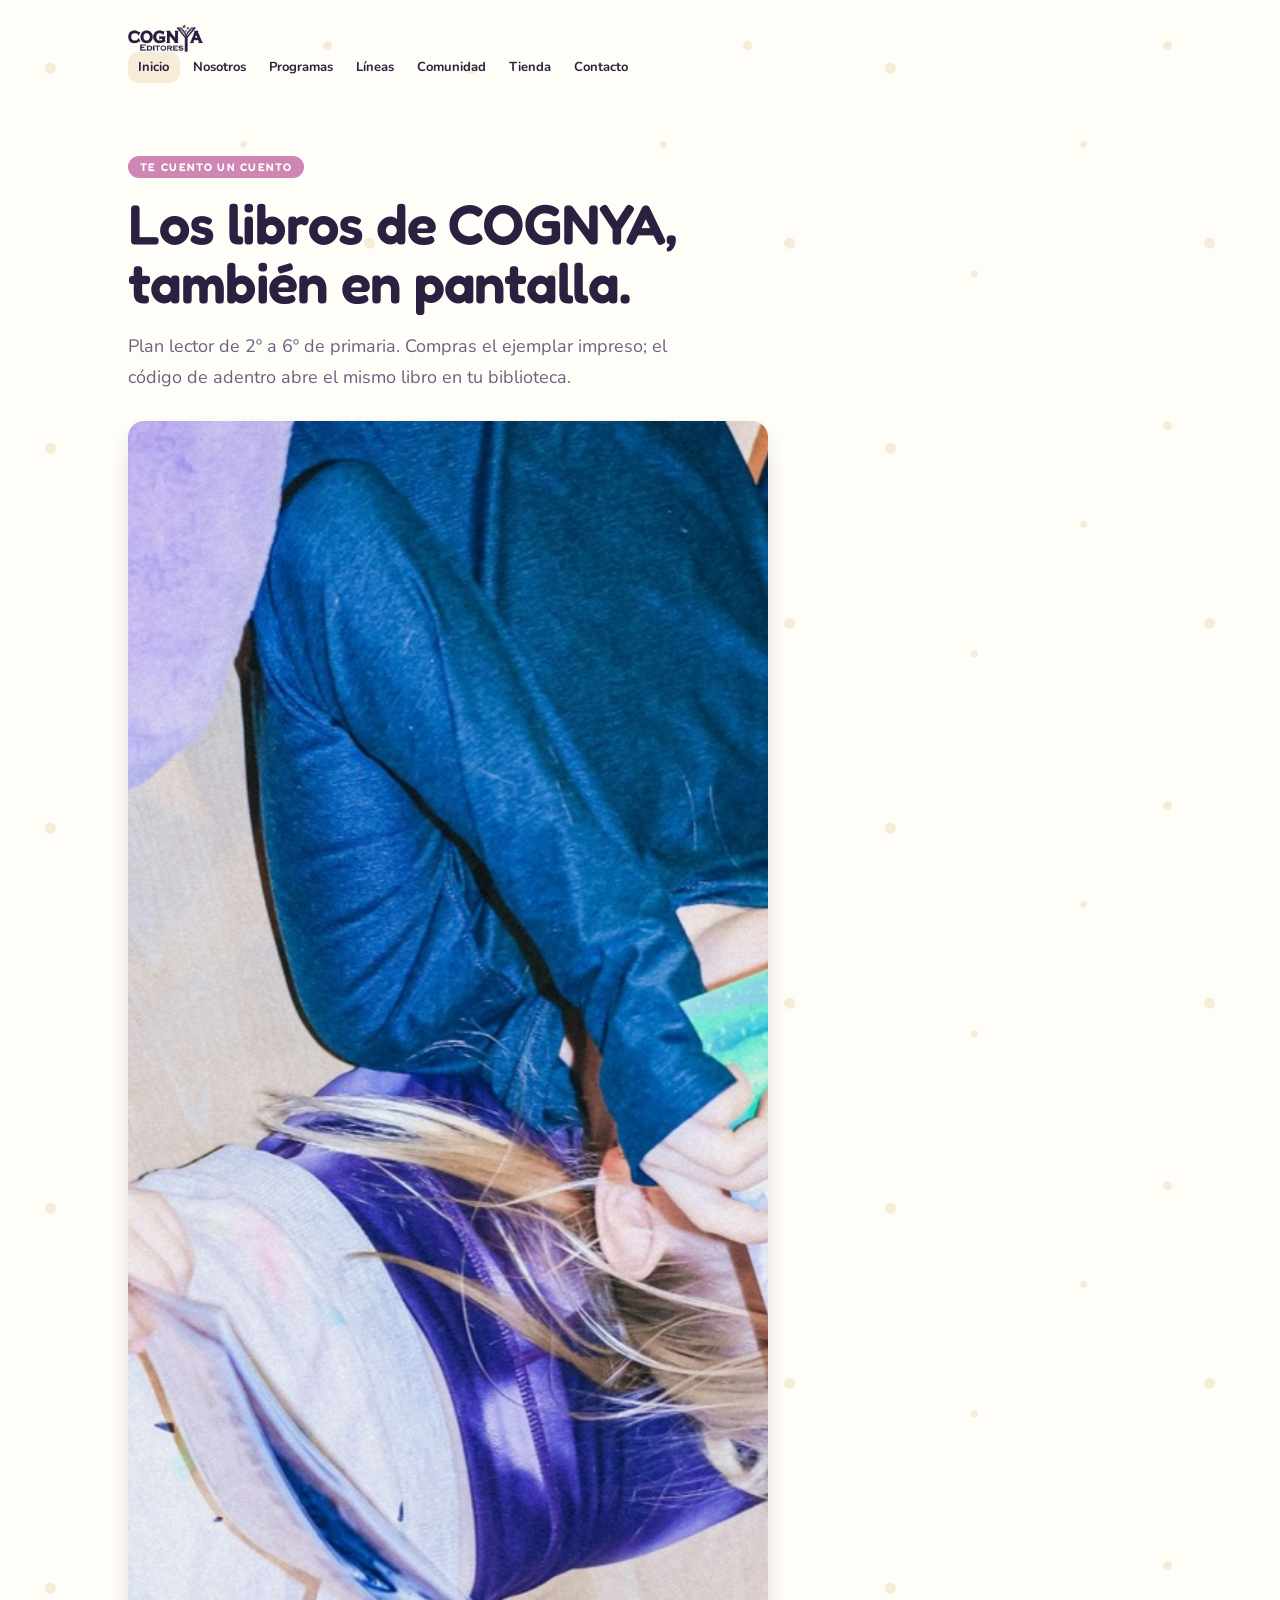
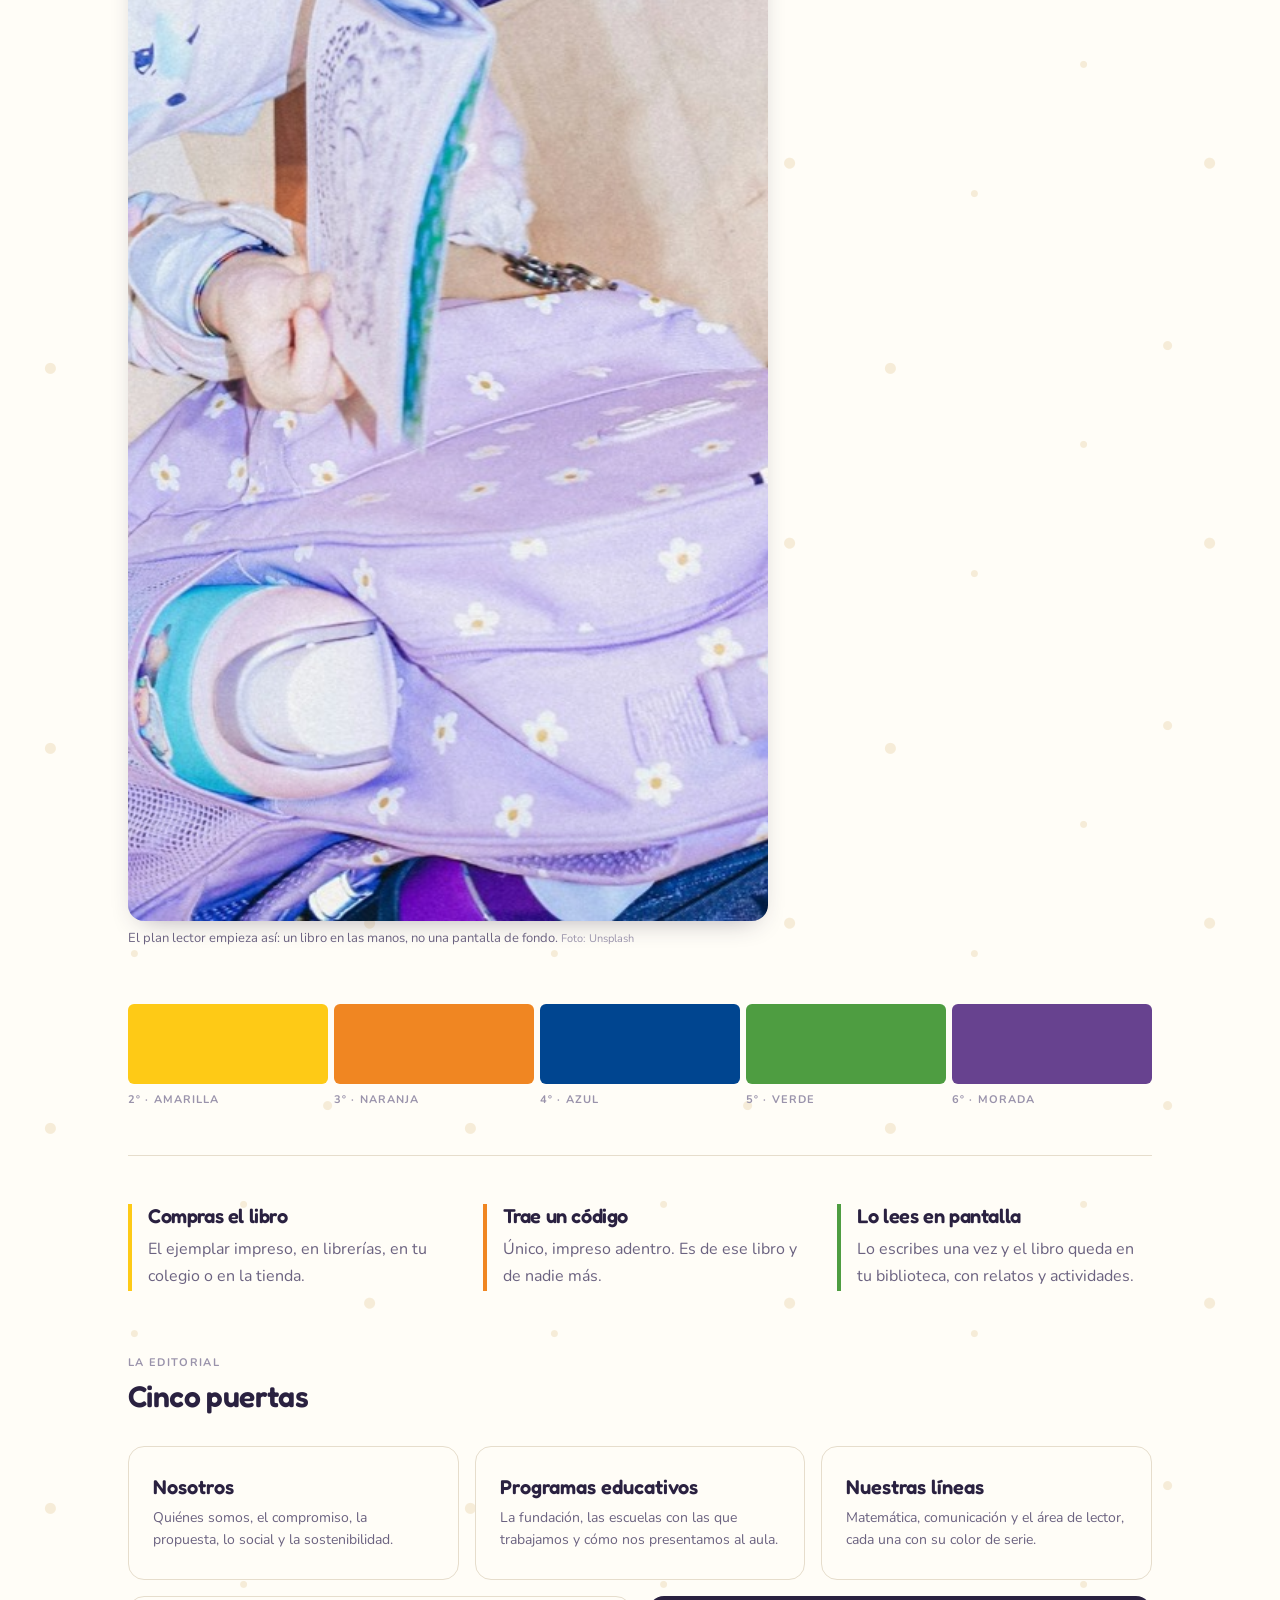
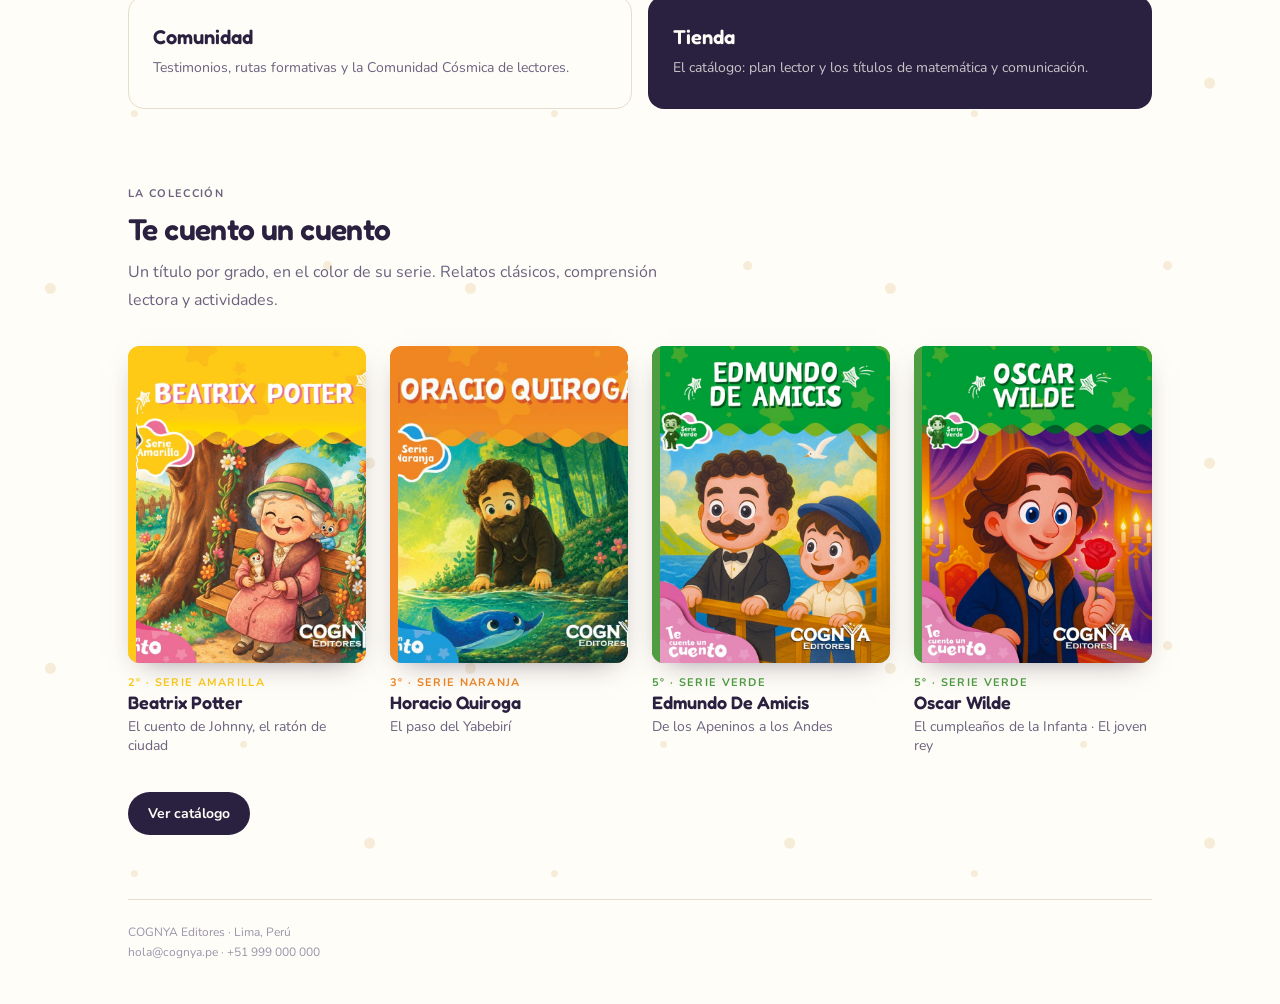
==== commit 51ddeff3: "Add a few editorial photos and a contact page that opens Google Forms. Photos stay in the flow like " ====
--- a/index.html
+++ b/index.html
@@ -35,6 +35,7 @@
             <li><a href="./lineas.html">Líneas</a></li>
             <li><a href="./comunidad.html">Comunidad</a></li>
             <li><a href="./tienda.html">Tienda</a></li>
+            <li><a href="./contacto.html">Contacto</a></li>
           </ul>
         </nav>
 
@@ -45,6 +46,18 @@
             Plan lector de 2º a 6º de primaria. Compras el ejemplar impreso; el código
             de adentro abre el mismo libro en tu biblioteca.
           </p>
+          <figure class="figura alto">
+            <img
+              src="./imagenes/ninos-suelo.jpg"
+              alt="Dos niños leen libros tendidos en el piso, con la mochila al lado."
+              width="1400"
+              height="2100"
+            />
+            <figcaption>
+              El plan lector empieza así: un libro en las manos, no una pantalla de fondo.
+              <span class="credito">Foto: Unsplash</span>
+            </figcaption>
+          </figure>
         </section>
 
         <div class="series" aria-label="Series de la colección">
--- a/styles.css
+++ b/styles.css
@@ -718,6 +718,36 @@
   display: block;
 }
 
+.figura {
+  margin: 1.75rem 0 0;
+  max-width: 40rem;
+}
+
+.figura img {
+  width: 100%;
+  aspect-ratio: 16 / 10;
+  object-fit: cover;
+  border-radius: 1rem;
+  display: block;
+  box-shadow: 0 10px 28px -14px rgba(42, 33, 64, 0.45);
+}
+
+.figura.alto img {
+  object-position: center 18%;
+}
+
+.figura figcaption {
+  margin: 0.55rem 0 0;
+  font-size: 0.8125rem;
+  line-height: 1.45;
+  color: var(--ink-soft);
+}
+
+.figura .credito {
+  color: var(--ink-faint);
+  font-size: 0.6875rem;
+}
+
 @media (prefers-reduced-motion: reduce) {
   html {
     scroll-behavior: auto;
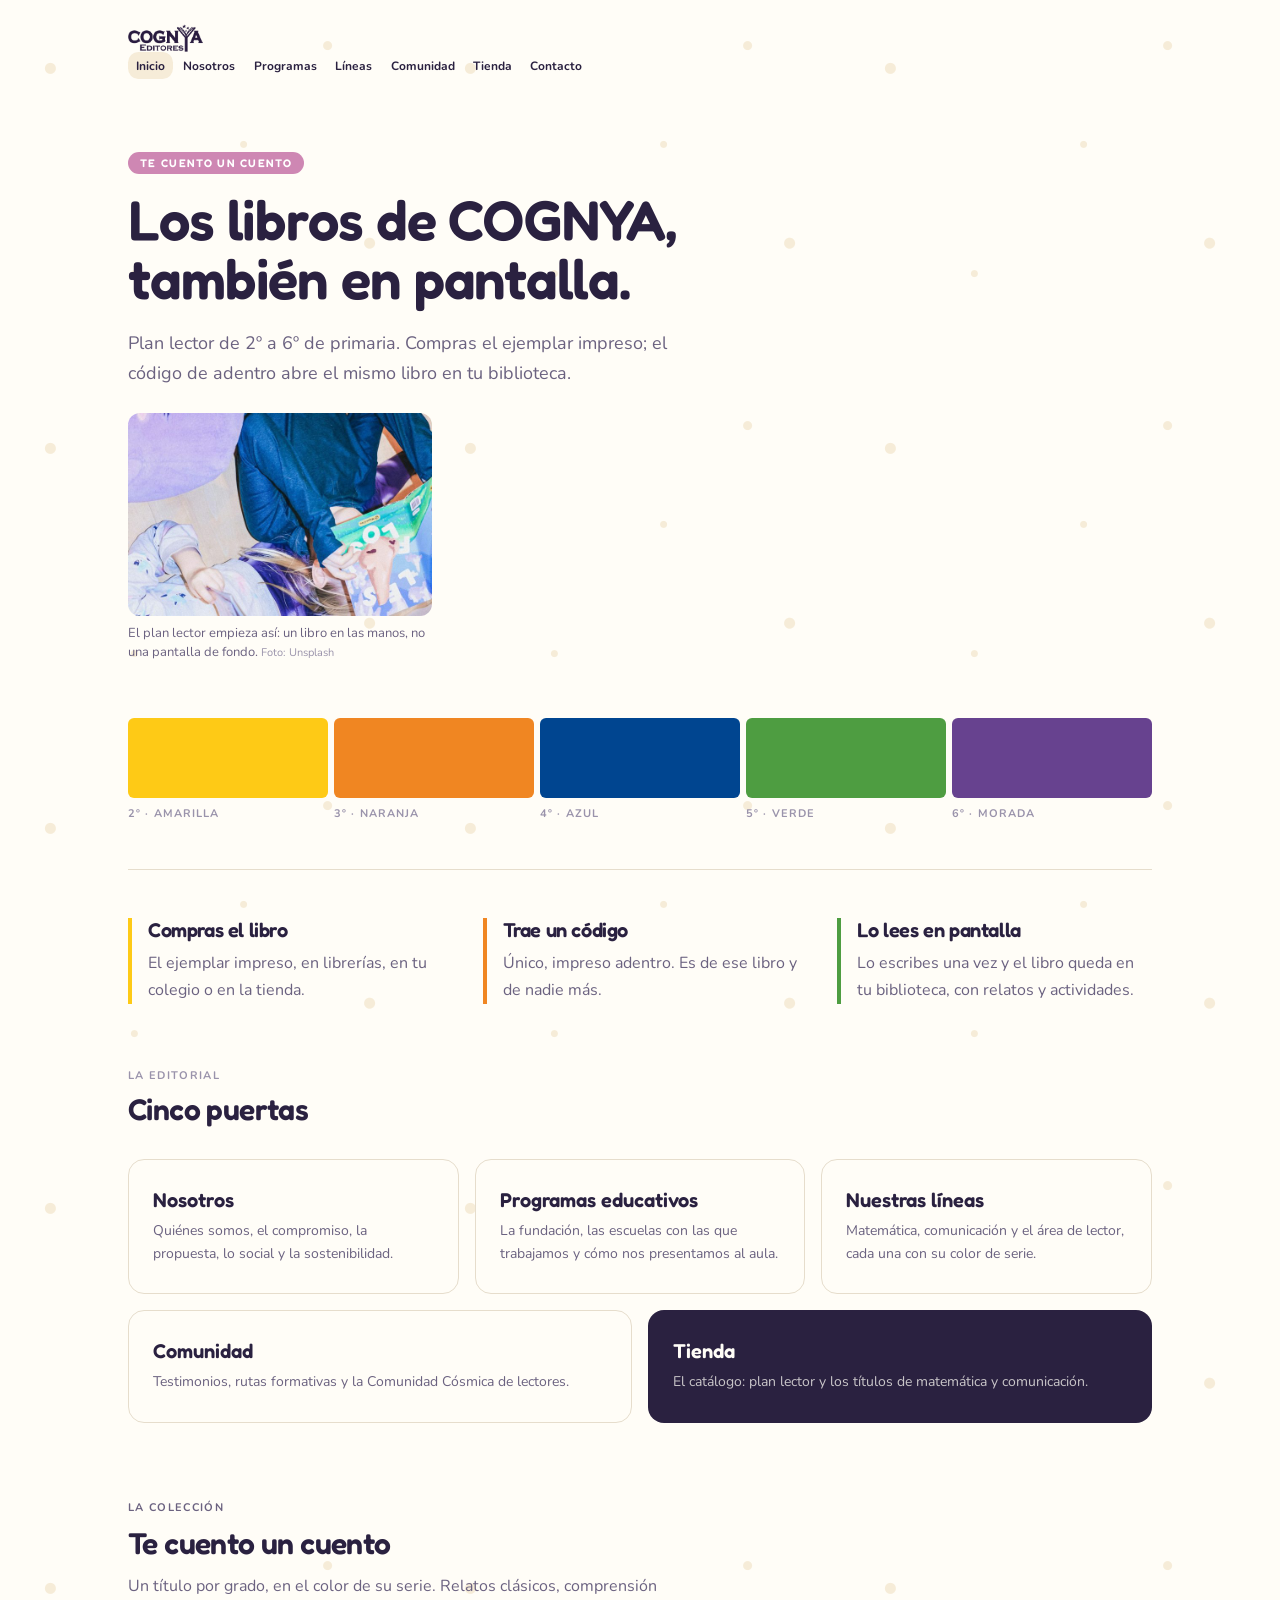
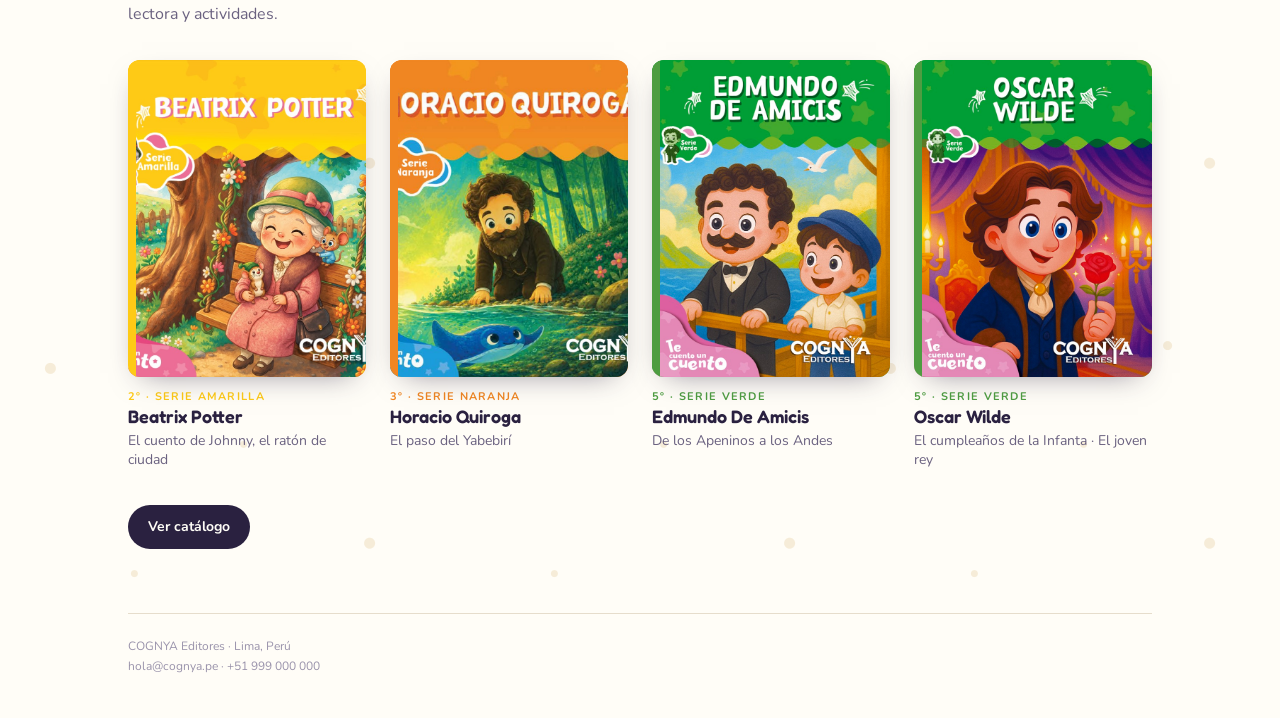
==== commit 31cb6483: "Shrink and recrop the three photos so they sit as small figures. Each image is now 720×480 and the l" ====
--- a/index.html
+++ b/index.html
@@ -46,12 +46,12 @@
             Plan lector de 2º a 6º de primaria. Compras el ejemplar impreso; el código
             de adentro abre el mismo libro en tu biblioteca.
           </p>
-          <figure class="figura alto">
+          <figure class="figura">
             <img
               src="./imagenes/ninos-suelo.jpg"
               alt="Dos niños leen libros tendidos en el piso, con la mochila al lado."
-              width="1400"
-              height="2100"
+              width="720"
+              height="480"
             />
             <figcaption>
               El plan lector empieza así: un libro en las manos, no una pantalla de fondo.
--- a/styles.css
+++ b/styles.css
@@ -140,8 +140,8 @@
   }
 
   .nav-list a {
-    font-size: 0.8125rem;
-    padding: 0.4rem 0.65rem;
+    font-size: 0.75rem;
+    padding: 0.35rem 0.5rem;
   }
 }
 
@@ -719,21 +719,17 @@
 }
 
 .figura {
-  margin: 1.75rem 0 0;
-  max-width: 40rem;
+  margin: 1.5rem 0 0;
+  max-width: 19rem;
 }
 
 .figura img {
   width: 100%;
-  aspect-ratio: 16 / 10;
+  height: auto;
+  aspect-ratio: 3 / 2;
   object-fit: cover;
-  border-radius: 1rem;
+  border-radius: 0.75rem;
   display: block;
-  box-shadow: 0 10px 28px -14px rgba(42, 33, 64, 0.45);
-}
-
-.figura.alto img {
-  object-position: center 18%;
 }
 
 .figura figcaption {
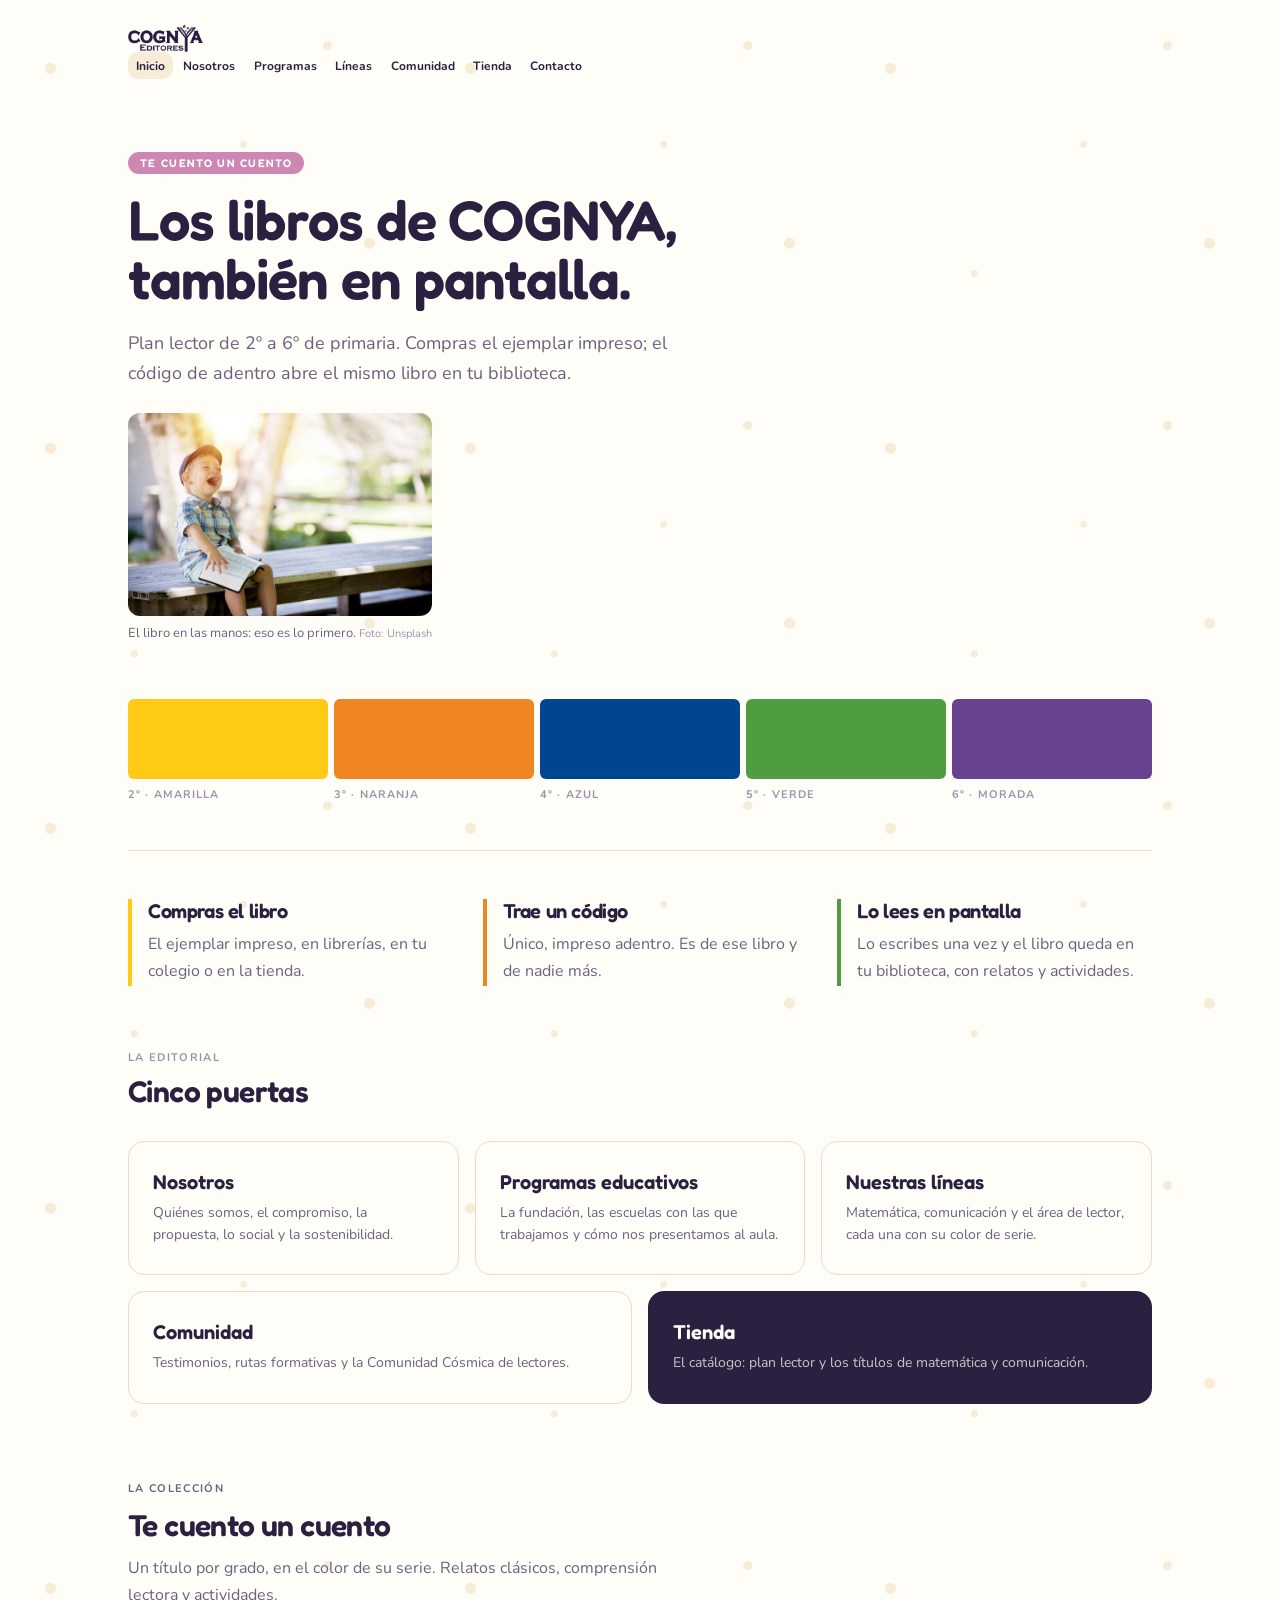
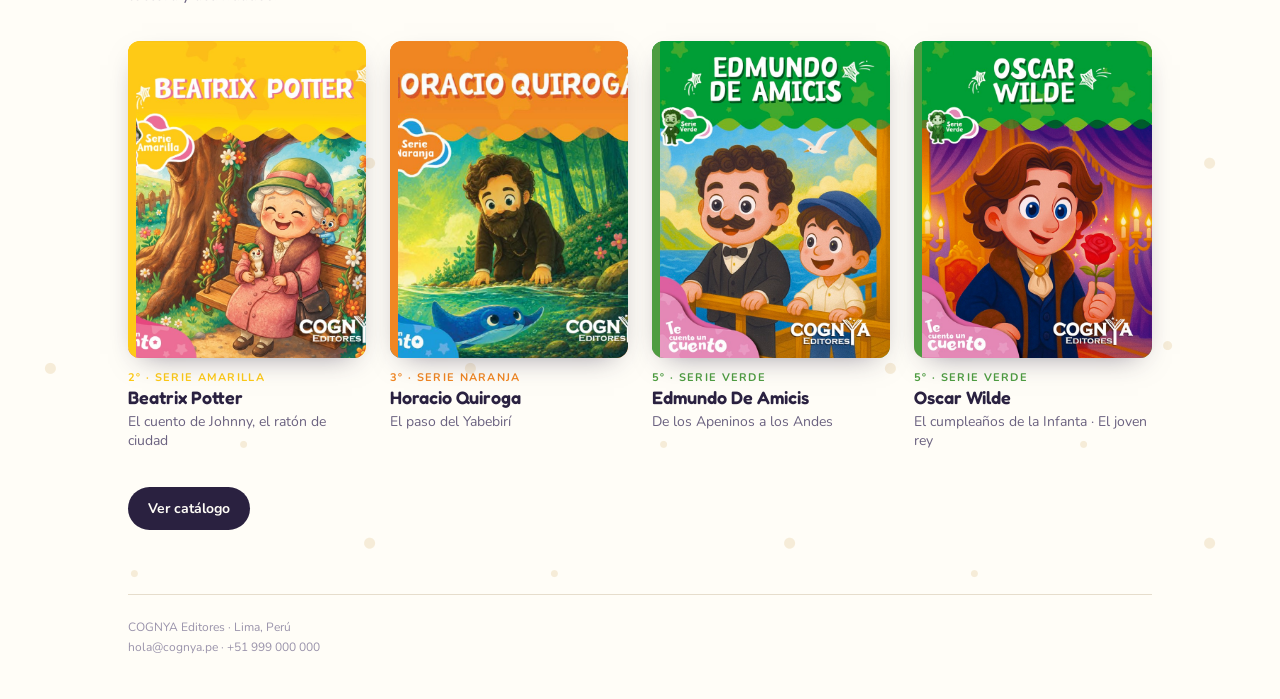
==== commit 3b100532: "Replace the home photo with a clear shot of a child reading. The previous crop read as a zoomed slee" ====
--- a/index.html
+++ b/index.html
@@ -49,12 +49,12 @@
           <figure class="figura">
             <img
               src="./imagenes/ninos-suelo.jpg"
-              alt="Dos niños leen libros tendidos en el piso, con la mochila al lado."
+              alt="Un niño ríe con un libro abierto en el regazo, sentado en un banco al aire libre."
               width="720"
               height="480"
             />
             <figcaption>
-              El plan lector empieza así: un libro en las manos, no una pantalla de fondo.
+              El libro en las manos: eso es lo primero.
               <span class="credito">Foto: Unsplash</span>
             </figcaption>
           </figure>
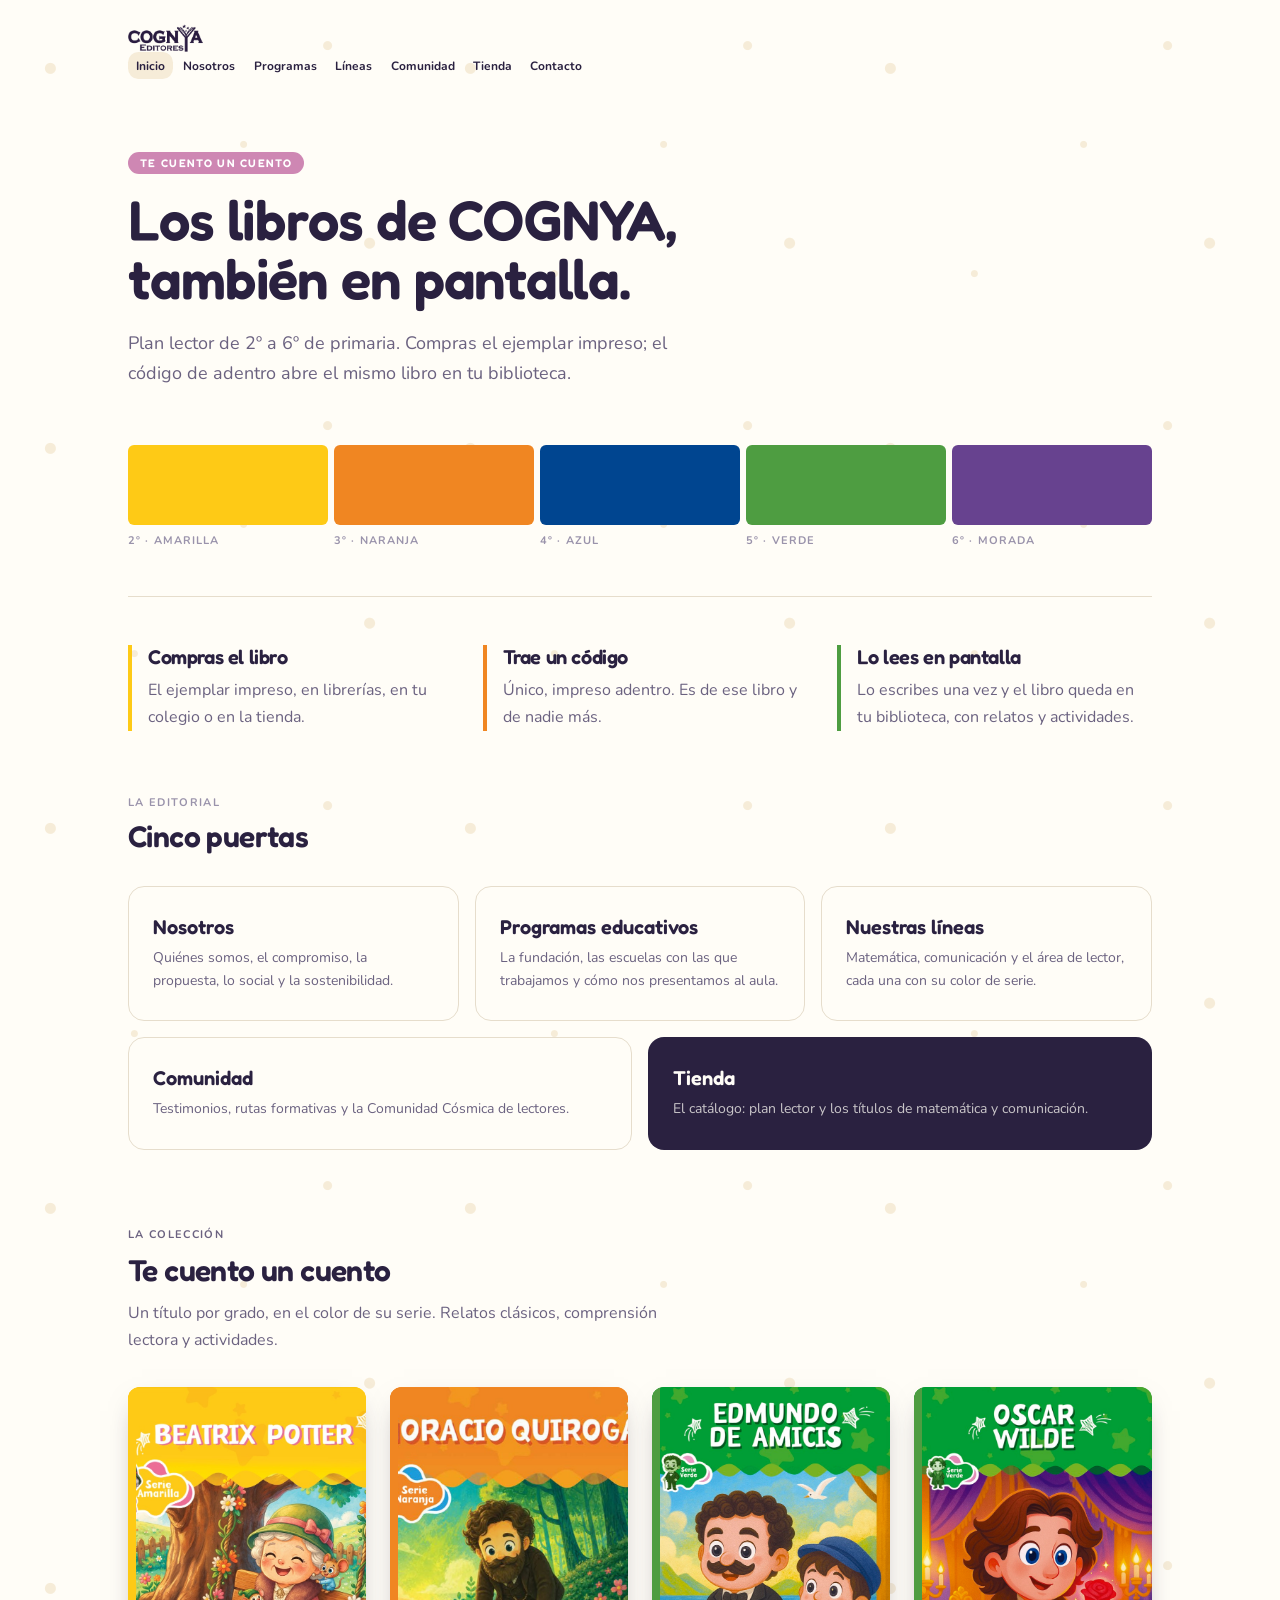
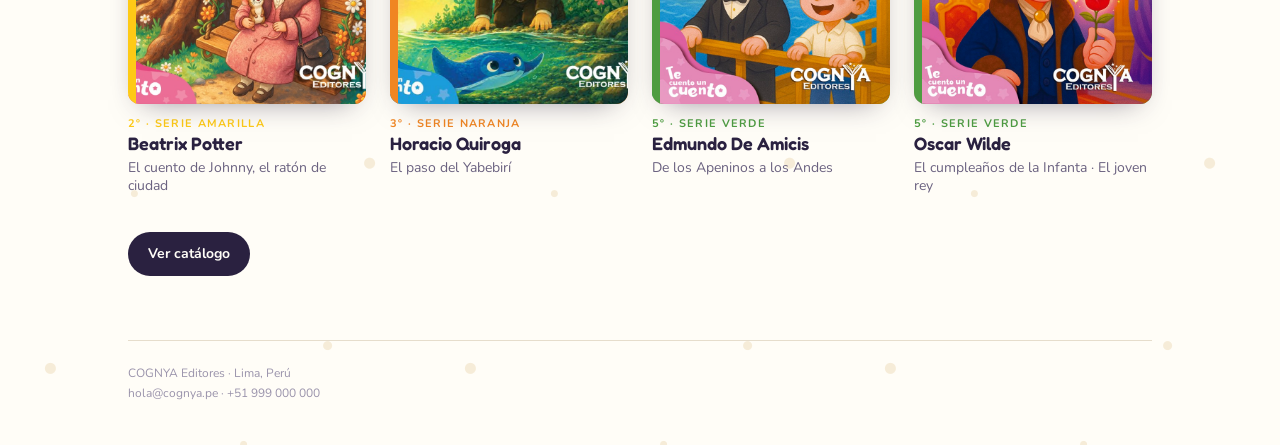
==== commit 63e9c373: "Drop the home photo, add small figures on Nosotros and Líneas, and cap image size. Figures are fixed" ====
--- a/index.html
+++ b/index.html
@@ -46,18 +46,6 @@
             Plan lector de 2º a 6º de primaria. Compras el ejemplar impreso; el código
             de adentro abre el mismo libro en tu biblioteca.
           </p>
-          <figure class="figura">
-            <img
-              src="./imagenes/ninos-suelo.jpg"
-              alt="Un niño ríe con un libro abierto en el regazo, sentado en un banco al aire libre."
-              width="720"
-              height="480"
-            />
-            <figcaption>
-              El libro en las manos: eso es lo primero.
-              <span class="credito">Foto: Unsplash</span>
-            </figcaption>
-          </figure>
         </section>
 
         <div class="series" aria-label="Series de la colección">
--- a/styles.css
+++ b/styles.css
@@ -719,16 +719,17 @@
 }
 
 .figura {
-  margin: 1.5rem 0 0;
-  max-width: 19rem;
+  margin: 1.15rem 0 0;
+  width: 11rem;
+  max-width: 42vw;
 }
 
 .figura img {
-  width: 100%;
-  height: auto;
-  aspect-ratio: 3 / 2;
+  width: 11rem;
+  max-width: 100%;
+  height: 7.25rem;
   object-fit: cover;
-  border-radius: 0.75rem;
+  border-radius: 0.6rem;
   display: block;
 }
 
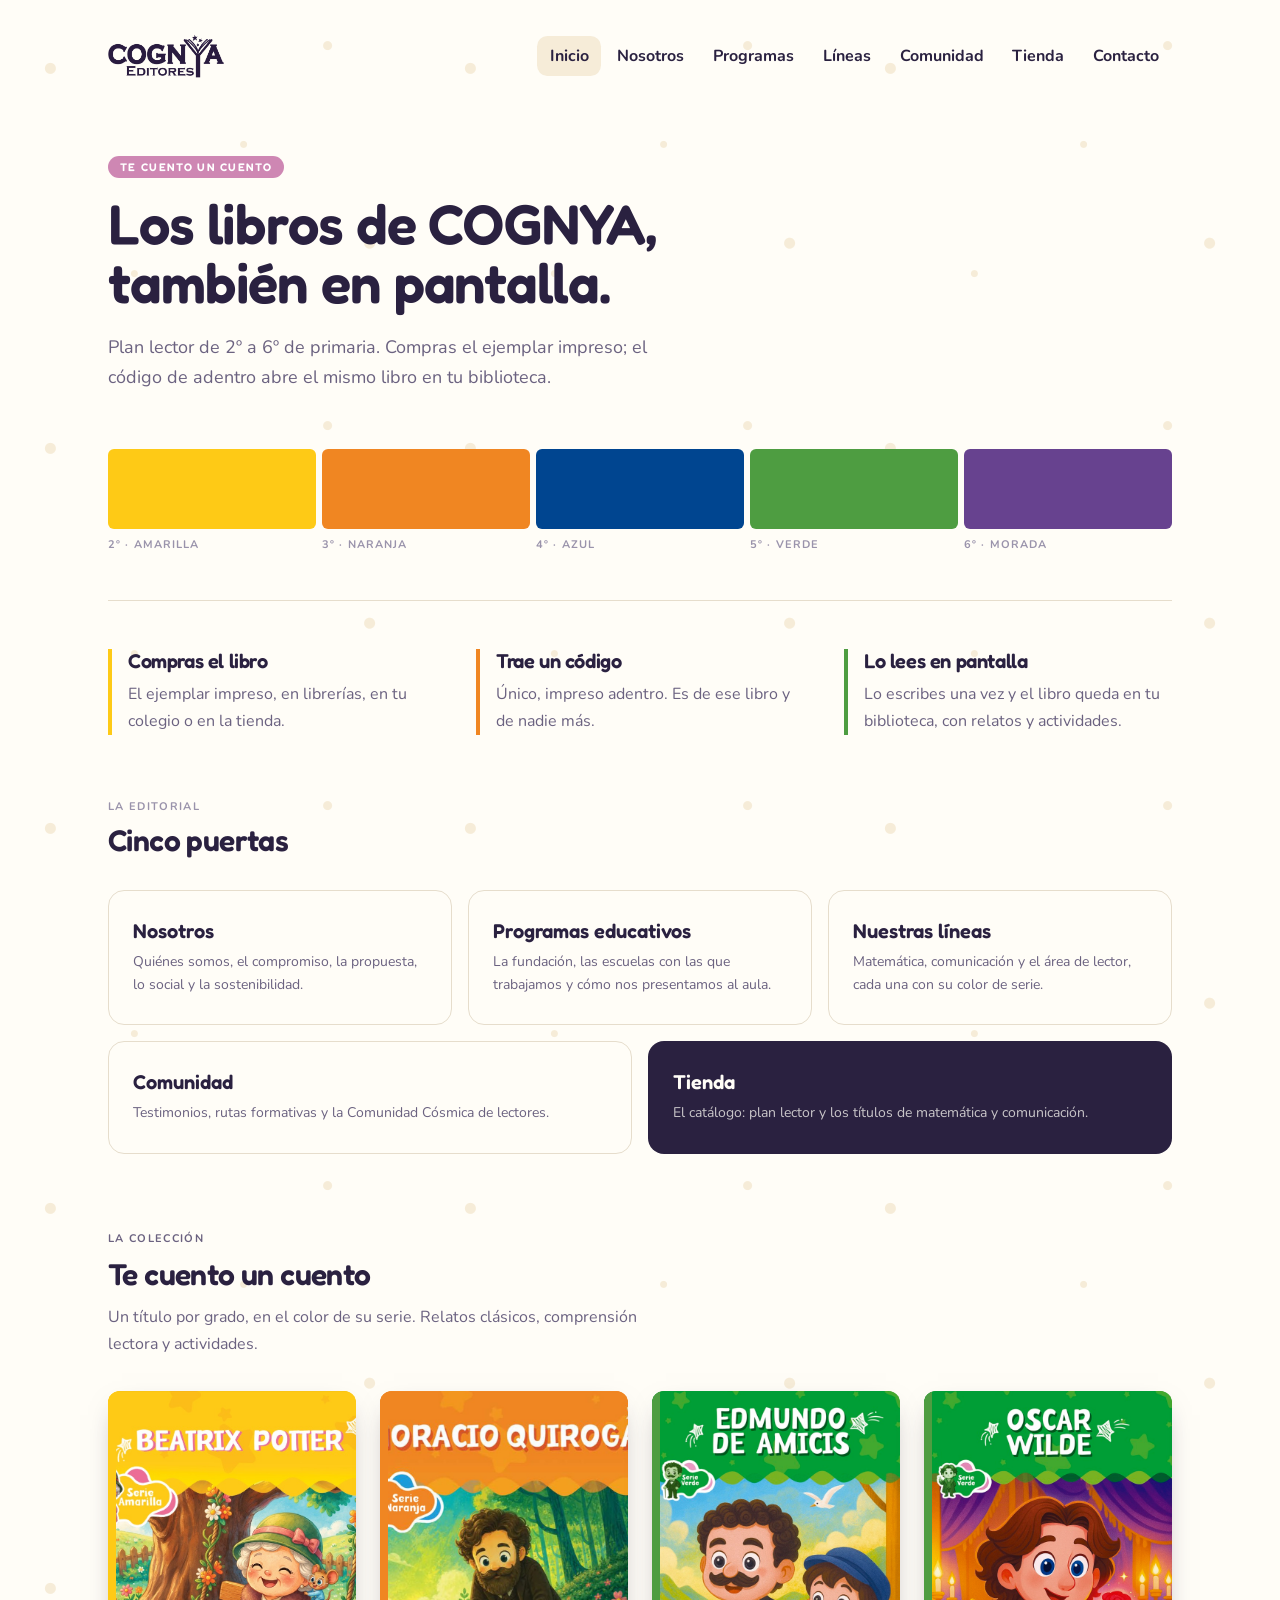
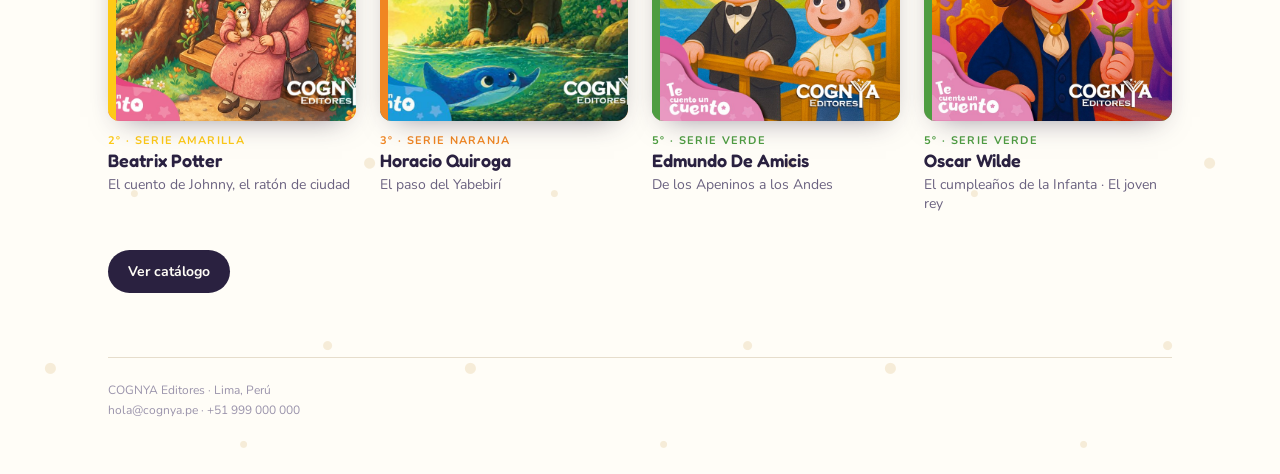
==== commit 09fcae8c: "Enlarge the header and force a fresh stylesheet. Captions under photos were already gone; this bump " ====
--- a/index.html
+++ b/index.html
@@ -14,7 +14,7 @@
       href="https://fonts.googleapis.com/css2?family=Fredoka:wght@400;500;600;700&family=Nunito:wght@400;600;700&display=swap"
       rel="stylesheet"
     />
-    <link rel="stylesheet" href="./styles.css" />
+    <link rel="stylesheet" href="./styles.css?v=header" />
   </head>
   <body>
     <main class="estrellas">
@@ -26,7 +26,6 @@
           <button class="nav-toggle" type="button" data-nav-toggle aria-expanded="false" aria-controls="menu">
             Menú
           </button>
-        </header>
         <nav>
           <ul class="nav-list" id="menu" data-nav>
             <li><a href="./" aria-current="page">Inicio</a></li>
@@ -38,6 +37,7 @@
             <li><a href="./contacto.html">Contacto</a></li>
           </ul>
         </nav>
+        </header>
 
         <section class="hero">
           <span class="cinta">Te cuento un cuento</span>
--- a/styles.css
+++ b/styles.css
@@ -54,9 +54,9 @@
 }
 
 .wrap {
-  max-width: 68rem;
+  max-width: 72rem;
   margin: 0 auto;
-  padding: 1.25rem 1.25rem 1.75rem;
+  padding: 1.75rem 1.5rem 2rem;
   display: flex;
   flex-direction: column;
   min-height: 100dvh;
@@ -64,19 +64,25 @@
 
 @media (min-width: 768px) {
   .wrap {
-    padding: 1.5rem 2rem 1.75rem;
+    padding: 2.15rem 2.75rem 2.5rem;
   }
 }
 
 .top {
   display: flex;
+  flex-wrap: wrap;
   align-items: center;
   justify-content: space-between;
-  gap: 1rem;
+  gap: 0.85rem 1.5rem;
+  padding-bottom: 0.35rem;
+}
+
+.top nav {
+  flex: 1 1 100%;
 }
 
 .marca img {
-  height: 1.75rem;
+  height: 2.7rem;
   width: auto;
   display: block;
 }
@@ -89,9 +95,9 @@
   background: var(--paper);
   color: var(--ink);
   border-radius: 999px;
-  padding: 0.4rem 0.85rem;
+  padding: 0.55rem 1.05rem;
   font-family: var(--body);
-  font-size: 0.8125rem;
+  font-size: 0.9375rem;
   font-weight: 700;
   cursor: pointer;
 }
@@ -125,9 +131,14 @@
   background: var(--paper-3);
 }
 
-@media (min-width: 900px) {
+@media (min-width: 960px) {
   .nav-toggle {
     display: none;
+  }
+
+  .top nav {
+    flex: 0 1 auto;
+    margin-left: auto;
   }
 
   .nav-list {
@@ -136,12 +147,12 @@
     padding: 0;
     border: 0;
     background: transparent;
-    gap: 0.15rem;
+    gap: 0.2rem;
   }
 
   .nav-list a {
-    font-size: 0.75rem;
-    padding: 0.35rem 0.5rem;
+    font-size: 1rem;
+    padding: 0.55rem 0.8rem;
   }
 }
 
@@ -719,30 +730,17 @@
 }
 
 .figura {
-  margin: 1.15rem 0 0;
-  width: 11rem;
-  max-width: 42vw;
+  margin: 1.35rem 0 0;
+  max-width: 24rem;
 }
 
 .figura img {
-  width: 11rem;
-  max-width: 100%;
-  height: 7.25rem;
+  width: 100%;
+  height: auto;
+  aspect-ratio: 3 / 2;
   object-fit: cover;
-  border-radius: 0.6rem;
+  border-radius: 0.75rem;
   display: block;
-}
-
-.figura figcaption {
-  margin: 0.55rem 0 0;
-  font-size: 0.8125rem;
-  line-height: 1.45;
-  color: var(--ink-soft);
-}
-
-.figura .credito {
-  color: var(--ink-faint);
-  font-size: 0.6875rem;
 }
 
 @media (prefers-reduced-motion: reduce) {
